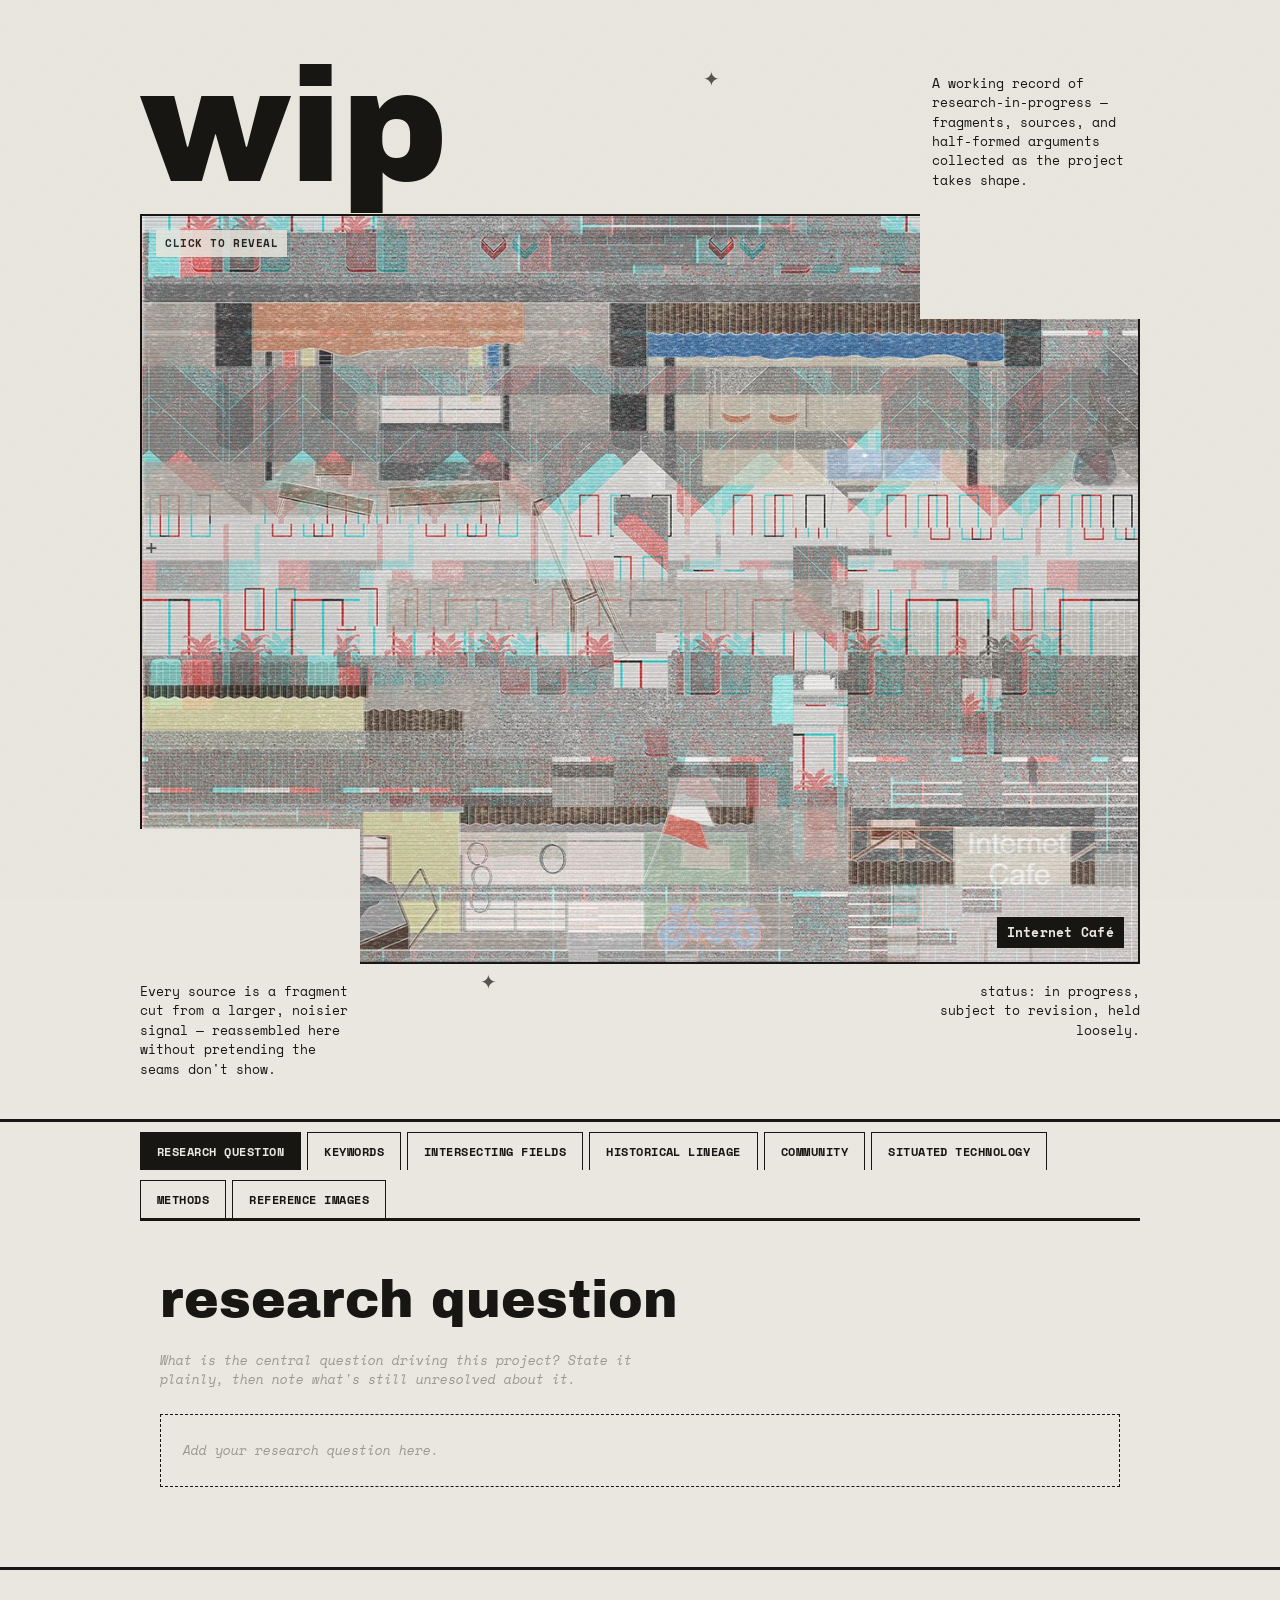
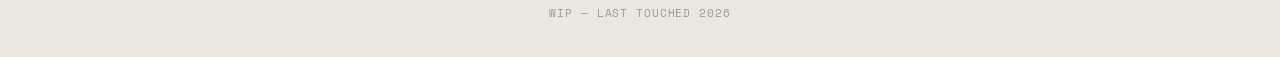
==== index.html @ c359c250 "update" ====
<!DOCTYPE html>
<html lang="en">
<head>
  <meta charset="UTF-8">
  <meta name="viewport" content="width=device-width, initial-scale=1.0">
  <title>wip</title>
  <link rel="preconnect" href="https://fonts.googleapis.com">
  <link rel="preconnect" href="https://fonts.gstatic.com" crossorigin>
  <link href="https://fonts.googleapis.com/css2?family=Archivo+Black&family=Space+Mono:ital,wght@0,400;0,700;1,400&display=swap" rel="stylesheet">
  <link rel="stylesheet" href="style.css">
</head>
<body>

  <div class="noise-overlay" aria-hidden="true"></div>

  <header class="wip-hero">
    <div class="hero-grid">

      <h1 class="wip-title">wip</h1>

      <p class="hero-note hero-note--top">
        A working record of research-in-progress — fragments, sources, and
        half-formed arguments collected as the project takes shape.
      </p>

      <div class="glitch-image" id="glitch-toggle" role="button" tabindex="0" aria-pressed="false" aria-label="Toggle between glitched and clean image">
        <img class="glitch-layer glitch-layer--clean" src="assets/glitch-result.jpg" alt="Clean architectural illustration of a village street with an Internet Cafe sign">
        <img class="glitch-layer glitch-layer--glitch" src="assets/glitch.jpg" alt="RGB-glitched version of the same village street illustration">
        <span class="glitch-scanlines" aria-hidden="true"></span>
        <span class="glitch-tag">Internet Café</span>
        <span class="glitch-hint">click to reveal</span>
      </div>

      <p class="hero-note hero-note--left">
        Every source is a fragment cut from a larger, noisier signal —
        reassembled here without pretending the seams don't show.
      </p>

      <p class="hero-note hero-note--right">
        status: in progress, subject to revision, held loosely.
      </p>

      <span class="spark spark--1">✦</span>
      <span class="spark spark--2">✦</span>
      <span class="spark spark--3">+</span>
    </div>
  </header>

  <nav class="tabs" role="tablist" aria-label="Research sections">
    <button class="tab-btn active" role="tab" aria-selected="true" data-target="research-question">Research Question</button>
    <button class="tab-btn" role="tab" aria-selected="false" data-target="keywords">Keywords</button>
    <button class="tab-btn" role="tab" aria-selected="false" data-target="intersecting-fields">Intersecting Fields</button>
    <button class="tab-btn" role="tab" aria-selected="false" data-target="historical-lineage">Historical Lineage</button>
    <button class="tab-btn" role="tab" aria-selected="false" data-target="community">Community</button>
    <button class="tab-btn" role="tab" aria-selected="false" data-target="situated-technology">Situated Technology</button>
    <button class="tab-btn" role="tab" aria-selected="false" data-target="methods">Methods</button>
    <button class="tab-btn" role="tab" aria-selected="false" data-target="reference-images">Reference Images</button>
  </nav>

  <main class="tab-panels">

    <section id="research-question" class="tab-panel active" role="tabpanel">
      <h2 class="panel-heading">Research Question</h2>
      <p class="panel-hint">What is the central question driving this project? State it plainly, then note what's still unresolved about it.</p>
      <div class="placeholder-box">Add your research question here.</div>
    </section>

    <section id="keywords" class="tab-panel" role="tabpanel">
      <h2 class="panel-heading">Keywords</h2>
      <p class="panel-hint">The recurring terms and concepts anchoring this research — list them as tags.</p>
      <div class="tag-row">
        <span class="tag-chip">keyword</span>
        <span class="tag-chip">keyword</span>
        <span class="tag-chip">keyword</span>
        <span class="tag-chip">keyword</span>
      </div>
    </section>

    <section id="intersecting-fields" class="tab-panel" role="tabpanel">
      <h2 class="panel-heading">Intersecting Fields</h2>
      <p class="panel-hint">Which disciplines or domains does this work sit between or draw from?</p>
      <div class="placeholder-box">List intersecting fields and how each one informs the project.</div>
    </section>

    <section id="historical-lineage" class="tab-panel" role="tabpanel">
      <h2 class="panel-heading">Historical Lineage</h2>
      <p class="panel-hint">Trace the precedents — the projects, technologies, or ideas this work descends from.</p>
      <div class="placeholder-box">Map the historical lineage here, earliest to most recent.</div>
    </section>

    <section id="community" class="tab-panel" role="tabpanel">
      <h2 class="panel-heading">Community</h2>
      <p class="panel-hint">Who is this for, who is affected, and who has a stake in how it turns out?</p>
      <div class="placeholder-box">Describe the community(ies) engaged by or implicated in this work.</div>
    </section>

    <section id="situated-technology" class="tab-panel" role="tabpanel">
      <h2 class="panel-heading">Situated Technology</h2>
      <p class="panel-hint">How is the technology shaped by — and how does it shape — its specific context of use?</p>
      <div class="placeholder-box">Describe the technology's situated context here.</div>
    </section>

    <section id="methods" class="tab-panel" role="tabpanel">
      <h2 class="panel-heading">Methods</h2>
      <p class="panel-hint">The approach: how information was gathered, tested, or made.</p>
      <div class="placeholder-box">Outline the methods used or planned.</div>
    </section>

    <section id="reference-images" class="tab-panel" role="tabpanel">
      <h2 class="panel-heading">Reference Images</h2>
      <p class="panel-hint">Visual precedents, mood, and source material.</p>
      <div class="ref-grid">
        <div class="ref-slot ref-slot--filled"><img src="assets/glitch-result.jpg" alt="Clean village street illustration"></div>
        <div class="ref-slot ref-slot--filled"><img src="assets/glitch.jpg" alt="RGB-glitched version of the village street illustration"></div>
        <div class="ref-slot">image</div>
        <div class="ref-slot">image</div>
      </div>
    </section>

  </main>

  <footer class="wip-footer">
    <p>wip — last touched 2026</p>
  </footer>

  <script src="script.js"></script>
</body>
</html>
---- style.css ----
@import url('https://fonts.googleapis.com/css2?family=Archivo+Black&family=Space+Mono:ital,wght@0,400;0,700;1,400&display=swap');

:root {
  --paper: #e9e7df;
  --ink: #171613;
  --grey: #9a988e;
  --coral: #e8735c;
  --teal: #5fb8c9;
  --line: rgba(23, 22, 19, 0.16);
}

* {
  box-sizing: border-box;
}

body {
  margin: 0;
  padding: 0;
  background-color: var(--paper);
  color: var(--ink);
  font-family: 'Space Mono', monospace;
  line-height: 1.5;
  position: relative;
}

/* ---------- grain overlay ---------- */

.noise-overlay {
  position: fixed;
  inset: 0;
  pointer-events: none;
  z-index: 50;
  opacity: 0.05;
  mix-blend-mode: multiply;
  background-image: url("data:image/svg+xml,%3Csvg xmlns='http://www.w3.org/2000/svg' width='120' height='120'%3E%3Cfilter id='n'%3E%3CfeTurbulence type='fractalNoise' baseFrequency='0.9' numOctaves='2' stitchTiles='stitch'/%3E%3C/filter%3E%3Crect width='100%25' height='100%25' filter='url(%23n)'/%3E%3C/svg%3E");
}

/* ---------- hero / collage ---------- */

.wip-hero {
  padding: 60px 20px 40px;
  border-bottom: 3px solid var(--ink);
}

.hero-grid {
  max-width: 1000px;
  margin: 0 auto;
  position: relative;
  display: grid;
  grid-template-columns: 1.2fr 1fr;
  grid-template-areas:
    "title  note-top"
    "image  image"
    "note-left note-right";
  gap: 18px 30px;
}

.wip-title {
  grid-area: title;
  font-family: 'Archivo Black', sans-serif;
  font-weight: 400;
  text-transform: lowercase;
  font-size: clamp(70px, 16vw, 160px);
  line-height: 0.85;
  margin: 0;
  letter-spacing: -0.01em;
  color: var(--ink);
}

.hero-note {
  font-family: 'Space Mono', monospace;
  font-size: 12.5px;
  line-height: 1.55;
  margin: 0;
  max-width: 26ch;
}

.hero-note--top {
  grid-area: note-top;
  align-self: end;
  justify-self: end;
  text-align: left;
  padding-bottom: 6px;
}

.hero-note--left {
  grid-area: note-left;
  align-self: start;
}

.hero-note--right {
  grid-area: note-right;
  justify-self: end;
  text-align: right;
  align-self: start;
}

.glitch-image {
  grid-area: image;
  position: relative;
  overflow: hidden;
  border: 2px solid var(--ink);
  clip-path: polygon(
    0 0, 78% 0, 78% 14%, 100% 14%, 100% 100%,
    22% 100%, 22% 82%, 0 82%
  );
  aspect-ratio: 4 / 3;
  background: #c9c7bf;
  cursor: pointer;
}

.glitch-layer {
  position: absolute;
  inset: 0;
  width: 100%;
  height: 100%;
  object-fit: cover;
  display: block;
}

.glitch-layer--glitch {
  opacity: 1;
  transition: opacity 0.5s ease;
}

.glitch-image.is-revealed .glitch-layer--glitch {
  opacity: 0;
}

.glitch-image:hover .glitch-layer--glitch {
  opacity: 0;
}

.glitch-scanlines {
  position: absolute;
  inset: 0;
  background: repeating-linear-gradient(
    0deg,
    rgba(23, 22, 19, 0.08) 0px,
    rgba(23, 22, 19, 0.08) 1px,
    transparent 1px,
    transparent 4px
  );
  pointer-events: none;
}

.glitch-tag {
  position: absolute;
  right: 14px;
  bottom: 14px;
  font-family: 'Space Mono', monospace;
  font-weight: 700;
  font-size: 13px;
  letter-spacing: 0.02em;
  color: var(--paper);
  background: var(--ink);
  padding: 6px 10px;
  z-index: 2;
}

.glitch-hint {
  position: absolute;
  left: 14px;
  top: 14px;
  font-family: 'Space Mono', monospace;
  font-weight: 700;
  font-size: 11px;
  text-transform: uppercase;
  letter-spacing: 0.05em;
  color: var(--ink);
  background: var(--paper);
  padding: 5px 9px;
  z-index: 2;
  opacity: 0.85;
}

.spark {
  position: absolute;
  font-size: 20px;
  color: var(--ink);
  opacity: 0.7;
}

.spark--1 { top: 4px; right: 42%; }
.spark--2 { bottom: 8%; left: 34%; }
.spark--3 { top: 46%; left: 4px; font-size: 24px; }

/* ---------- tabs ---------- */

.tabs {
  max-width: 1000px;
  margin: 0 auto;
  display: flex;
  flex-wrap: wrap;
  gap: 0;
  border-bottom: 3px solid var(--ink);
}

.tab-btn {
  font-family: 'Space Mono', monospace;
  font-weight: 700;
  font-size: 12px;
  text-transform: uppercase;
  letter-spacing: 0.04em;
  background: var(--paper);
  color: var(--ink);
  border: 1px solid var(--ink);
  border-bottom: none;
  margin: 10px 6px 0 0;
  padding: 10px 16px;
  cursor: pointer;
  transition: background-color 0.15s ease, color 0.15s ease;
}

.tab-btn:hover {
  background: #d8d5c9;
}

.tab-btn.active {
  background: var(--ink);
  color: var(--paper);
}

/* ---------- panels ---------- */

.tab-panels {
  max-width: 1000px;
  margin: 0 auto;
  padding: 40px 20px 80px;
  min-height: 320px;
}

.tab-panel {
  display: none;
}

.tab-panel.active {
  display: block;
  animation: flicker-in 0.2s ease;
}

@keyframes flicker-in {
  0% { opacity: 0; transform: translateY(4px); }
  100% { opacity: 1; transform: translateY(0); }
}

.panel-heading {
  font-family: 'Archivo Black', sans-serif;
  font-weight: 400;
  text-transform: lowercase;
  font-size: clamp(32px, 6vw, 52px);
  margin: 0 0 12px;
  color: var(--ink);
}

.panel-hint {
  font-size: 13px;
  color: var(--grey);
  font-style: italic;
  margin: 0 0 24px;
  max-width: 60ch;
}

.placeholder-box {
  border: 1px dashed var(--ink);
  padding: 26px 22px;
  font-size: 13px;
  color: var(--grey);
  font-style: italic;
}

.tag-row {
  display: flex;
  flex-wrap: wrap;
  gap: 10px;
}

.tag-chip {
  border: 1px solid var(--ink);
  padding: 6px 14px;
  font-size: 12px;
  text-transform: uppercase;
  letter-spacing: 0.03em;
}

.ref-grid {
  display: grid;
  grid-template-columns: repeat(auto-fit, minmax(200px, 1fr));
  gap: 14px;
}

.ref-slot {
  aspect-ratio: 4 / 3;
  border: 1px dashed var(--ink);
  display: flex;
  align-items: center;
  justify-content: center;
  font-size: 12px;
  color: var(--grey);
  text-transform: uppercase;
  letter-spacing: 0.05em;
  overflow: hidden;
}

.ref-slot--filled {
  border-style: solid;
}

.ref-slot img {
  width: 100%;
  height: 100%;
  object-fit: cover;
  display: block;
}

/* ---------- footer ---------- */

.wip-footer {
  border-top: 3px solid var(--ink);
  padding: 24px 20px;
  text-align: center;
  font-size: 11px;
  text-transform: uppercase;
  letter-spacing: 0.08em;
  color: var(--grey);
}

@media (max-width: 720px) {
  .hero-grid {
    grid-template-columns: 1fr;
    grid-template-areas:
      "title"
      "note-top"
      "image"
      "note-left"
      "note-right";
  }

  .hero-note--top,
  .hero-note--right {
    justify-self: start;
    text-align: left;
  }
}
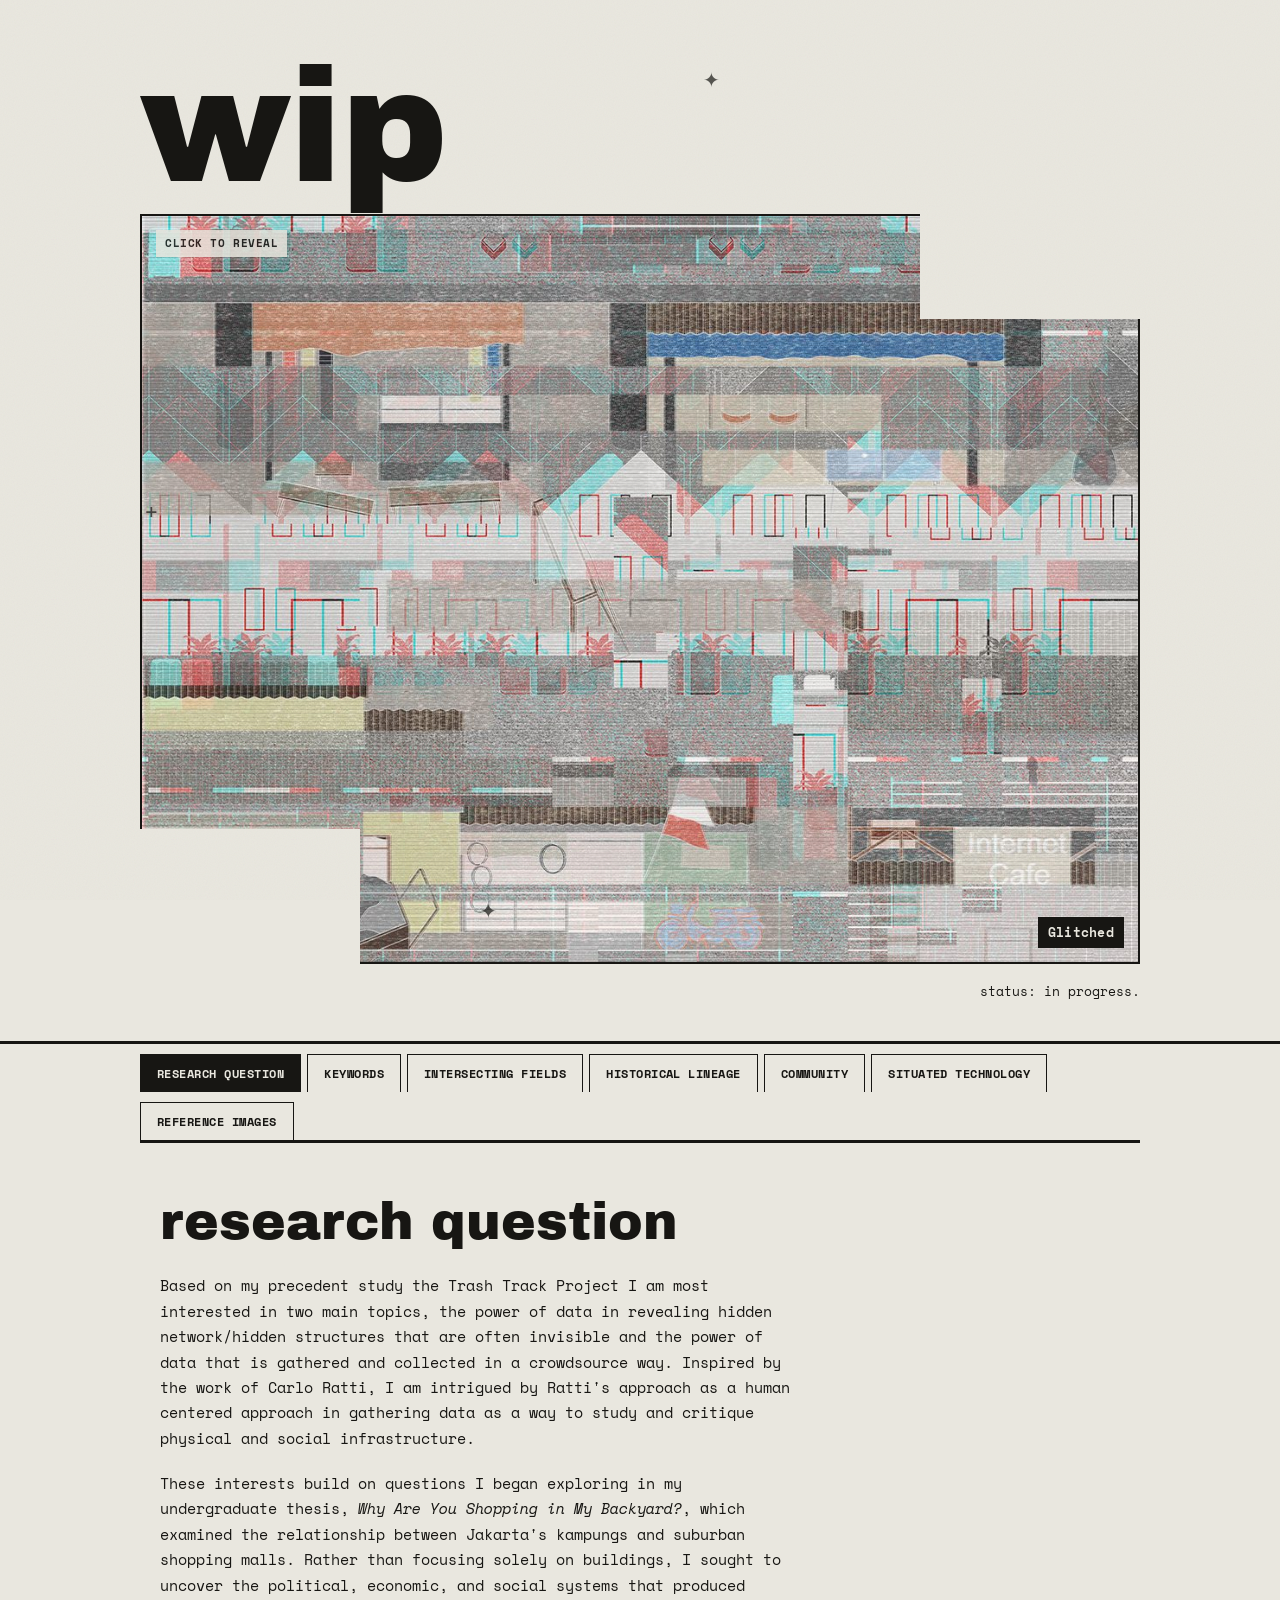
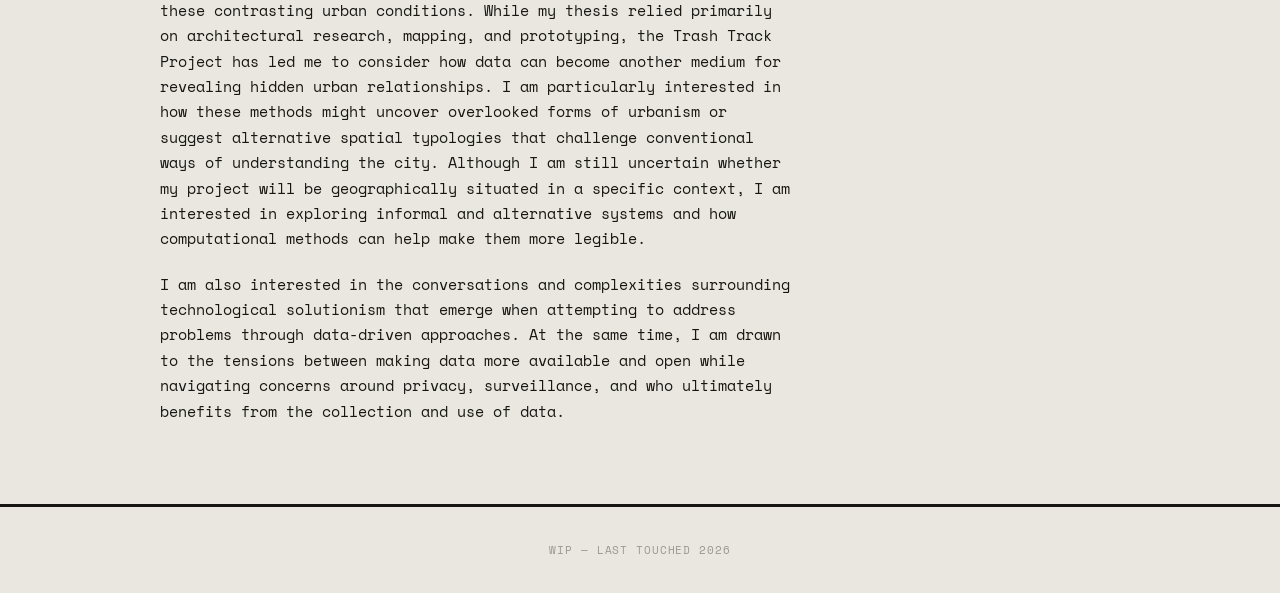
==== commit 8a4c9b6a: "update" ====
--- a/index.html
+++ b/index.html
@@ -18,27 +18,20 @@
 
       <h1 class="wip-title">wip</h1>
 
-      <p class="hero-note hero-note--top">
-        A working record of research-in-progress — fragments, sources, and
-        half-formed arguments collected as the project takes shape.
-      </p>
+    
 
       <div class="glitch-image" id="glitch-toggle" role="button" tabindex="0" aria-pressed="false" aria-label="Toggle between glitched and clean image">
         <img class="glitch-layer glitch-layer--clean" src="assets/glitch-result.jpg" alt="Clean architectural illustration of a village street with an Internet Cafe sign">
         <img class="glitch-layer glitch-layer--glitch" src="assets/glitch.jpg" alt="RGB-glitched version of the same village street illustration">
         <span class="glitch-scanlines" aria-hidden="true"></span>
-        <span class="glitch-tag">Internet Café</span>
+        <span class="glitch-tag">Glitched</span>
         <span class="glitch-hint">click to reveal</span>
       </div>
 
-      <p class="hero-note hero-note--left">
-        Every source is a fragment cut from a larger, noisier signal —
-        reassembled here without pretending the seams don't show.
-      </p>
+      
 
       <p class="hero-note hero-note--right">
-        status: in progress, subject to revision, held loosely.
-      </p>
+        status: in progress. 
 
       <span class="spark spark--1">✦</span>
       <span class="spark spark--2">✦</span>
@@ -53,7 +46,6 @@
     <button class="tab-btn" role="tab" aria-selected="false" data-target="historical-lineage">Historical Lineage</button>
     <button class="tab-btn" role="tab" aria-selected="false" data-target="community">Community</button>
     <button class="tab-btn" role="tab" aria-selected="false" data-target="situated-technology">Situated Technology</button>
-    <button class="tab-btn" role="tab" aria-selected="false" data-target="methods">Methods</button>
     <button class="tab-btn" role="tab" aria-selected="false" data-target="reference-images">Reference Images</button>
   </nav>
 
@@ -61,58 +53,82 @@
 
     <section id="research-question" class="tab-panel active" role="tabpanel">
       <h2 class="panel-heading">Research Question</h2>
-      <p class="panel-hint">What is the central question driving this project? State it plainly, then note what's still unresolved about it.</p>
-      <div class="placeholder-box">Add your research question here.</div>
+      <p class="panel-copy">Based on my precedent study the Trash Track Project I am most interested in two main topics, the power of data in revealing hidden network/hidden structures that are often invisible and the power of data that is gathered and collected in a crowdsource way. Inspired by the work of Carlo Ratti, I am intrigued by Ratti's approach as a human centered approach in gathering data as a way to study and critique physical and social infrastructure.</p>
+      <p class="panel-copy">These interests build on questions I began exploring in my undergraduate thesis, <em>Why Are You Shopping in My Backyard?</em>, which examined the relationship between Jakarta's kampungs and suburban shopping malls. Rather than focusing solely on buildings, I sought to uncover the political, economic, and social systems that produced these contrasting urban conditions. While my thesis relied primarily on architectural research, mapping, and prototyping, the Trash Track Project has led me to consider how data can become another medium for revealing hidden urban relationships. I am particularly interested in how these methods might uncover overlooked forms of urbanism or suggest alternative spatial typologies that challenge conventional ways of understanding the city. Although I am still uncertain whether my project will be geographically situated in a specific context, I am interested in exploring informal and alternative systems and how computational methods can help make them more legible.</p>
+      <p class="panel-copy">I am also interested in the conversations and complexities surrounding technological solutionism that emerge when attempting to address problems through data-driven approaches. At the same time, I am drawn to the tensions between making data more available and open while navigating concerns around privacy, surveillance, and who ultimately benefits from the collection and use of data.</p>
     </section>
 
     <section id="keywords" class="tab-panel" role="tabpanel">
       <h2 class="panel-heading">Keywords</h2>
-      <p class="panel-hint">The recurring terms and concepts anchoring this research — list them as tags.</p>
       <div class="tag-row">
-        <span class="tag-chip">keyword</span>
-        <span class="tag-chip">keyword</span>
-        <span class="tag-chip">keyword</span>
-        <span class="tag-chip">keyword</span>
+        <span class="tag-chip">Hidden Infrastructure</span>
+        <span class="tag-chip">Alternative Prototype</span>
+        <span class="tag-chip">Untangling the Network</span>
+        <span class="tag-chip">Human-Centric Urbanism</span>
+        <span class="tag-chip">Crowdsourcing</span>
       </div>
     </section>
 
     <section id="intersecting-fields" class="tab-panel" role="tabpanel">
       <h2 class="panel-heading">Intersecting Fields</h2>
-      <p class="panel-hint">Which disciplines or domains does this work sit between or draw from?</p>
-      <div class="placeholder-box">List intersecting fields and how each one informs the project.</div>
+      <p class="panel-copy">Yes. The project intersects urbanism, computation, architecture, mapping, and social research, using computational methods to investigate hidden infrastructures, informal urban systems, and the relationship between data, space, and society.</p>
     </section>
 
     <section id="historical-lineage" class="tab-panel" role="tabpanel">
       <h2 class="panel-heading">Historical Lineage</h2>
-      <p class="panel-hint">Trace the precedents — the projects, technologies, or ideas this work descends from.</p>
-      <div class="placeholder-box">Map the historical lineage here, earliest to most recent.</div>
+      <p class="panel-lead">Trash Track Project</p>
+      <ul class="panel-list">
+        <li>Glitching as a tool to reveal</li>
+        <li>Continuing trajectory of my thesis
+          <ul class="panel-list panel-list--nested">
+            <li>Examining the stark contrasts between Jakarta's informal neighborhoods and gated communities.</li>
+            <li>The thesis investigated the historical and contextual forces that shaped these transformations and the resulting physical conditions.</li>
+            <li>Explored ideas of foreign, imported, and local influences through the lens of architecture, aesthetics, and cultural identity.</li>
+            <li>Examined the effects of globalization and prolonged colonial histories on urban development and spatial practices.</li>
+            <li>This analytical approach can be extended toward understanding how data and computation can reveal other invisible systems, networks, and overlooked practices.</li>
+          </ul>
+        </li>
+        <li>Still gauging, still understanding, WIP.</li>
+      </ul>
     </section>
 
     <section id="community" class="tab-panel" role="tabpanel">
       <h2 class="panel-heading">Community</h2>
-      <p class="panel-hint">Who is this for, who is affected, and who has a stake in how it turns out?</p>
-      <div class="placeholder-box">Describe the community(ies) engaged by or implicated in this work.</div>
+      <p class="panel-lead">Some Important Projects and Readings</p>
+      <ul class="panel-list">
+        <li>Trash Track Project by MIT Senseable Lab</li>
+        <li>Half Earth Socialism
+          <ul class="panel-list panel-list--nested"><li>Imagining an alternative system</li></ul>
+        </li>
+        <li>All Data Are Local — Yanni Loukissas
+          <ul class="panel-list panel-list--nested"><li>Situated data, nuanced, contextual</li></ul>
+        </li>
+        <li>Data Feminism
+          <ul class="panel-list panel-list--nested"><li>Who is data made by, who is it for?</li></ul>
+        </li>
+        <li>Radical Friends
+          <ul class="panel-list panel-list--nested"><li>Proposal of a collective and collaborative infrastructure</li></ul>
+        </li>
+        <li>QueerOS
+          <ul class="panel-list panel-list--nested"><li>Degrowth as an alternative system</li></ul>
+        </li>
+        <li>Slow Technology Readers</li>
+        <li>Forensic Architecture</li>
+      </ul>
     </section>
 
     <section id="situated-technology" class="tab-panel" role="tabpanel">
       <h2 class="panel-heading">Situated Technology</h2>
-      <p class="panel-hint">How is the technology shaped by — and how does it shape — its specific context of use?</p>
-      <div class="placeholder-box">Describe the technology's situated context here.</div>
-    </section>
-
-    <section id="methods" class="tab-panel" role="tabpanel">
-      <h2 class="panel-heading">Methods</h2>
-      <p class="panel-hint">The approach: how information was gathered, tested, or made.</p>
-      <div class="placeholder-box">Outline the methods used or planned.</div>
+      <p class="panel-copy">Inspired by the works of Forensic Architecture, Data Against Femicide, and projects such as the Library of Missing Datasets, my project is interested in exploring the power of data as a tool for revealing hidden conditions and creating greater accessibility. I am interested in asking how data and computation can become instruments of empowerment when they are made accessible to broader communities. As designers and practitioners who are becoming increasingly fluent in computational methods, how can we responsibly engage with data, and how can we ensure that these tools are used with ethical and socially conscious intentions?</p>
+      <p class="panel-copy">Also inspired by one of our first readings, I am interested in questioning whether expanding datasets, particularly by including information from communities that have historically been marginalized or overlooked, can help open new conversations and create more inclusive outcomes. Could more representative data allow our products, projects, and urban proposals to become more accessible and less biased?</p>
     </section>
 
     <section id="reference-images" class="tab-panel" role="tabpanel">
       <h2 class="panel-heading">Reference Images</h2>
-      <p class="panel-hint">Visual precedents, mood, and source material.</p>
       <div class="ref-grid">
         <div class="ref-slot ref-slot--filled"><img src="assets/glitch-result.jpg" alt="Clean village street illustration"></div>
         <div class="ref-slot ref-slot--filled"><img src="assets/glitch.jpg" alt="RGB-glitched version of the village street illustration"></div>
-        <div class="ref-slot">image</div>
+        <div class="ref-slot ref-slot--filled ref-slot--contain"><img src="assets/final-drawing.jpg" alt="Final thesis site drawing of a mixed kampung and mall complex"></div>
         <div class="ref-slot">image</div>
       </div>
     </section>
--- a/style.css
+++ b/style.css
@@ -269,6 +269,64 @@
   font-style: italic;
 }
 
+.panel-copy {
+  font-size: 14.5px;
+  line-height: 1.75;
+  color: var(--ink);
+  max-width: 70ch;
+  margin: 0 0 20px;
+}
+
+.panel-copy:last-child {
+  margin-bottom: 0;
+}
+
+.panel-lead {
+  font-weight: 700;
+  font-size: 15px;
+  color: var(--ink);
+  margin: 0 0 12px;
+}
+
+.panel-list {
+  list-style: none;
+  margin: 0 0 20px;
+  padding: 0;
+  font-size: 14.5px;
+  line-height: 1.75;
+  color: var(--ink);
+  max-width: 70ch;
+}
+
+.panel-list li {
+  position: relative;
+  padding-left: 18px;
+  margin-bottom: 8px;
+}
+
+.panel-list li::before {
+  content: "–";
+  position: absolute;
+  left: 0;
+  color: var(--coral);
+  font-weight: 700;
+}
+
+.panel-list--nested {
+  margin: 8px 0 0;
+  max-width: none;
+}
+
+.panel-list--nested li {
+  font-size: 13.5px;
+  color: var(--grey);
+}
+
+.panel-list--nested li::before {
+  content: "·";
+  color: var(--teal);
+}
+
 .tag-row {
   display: flex;
   flex-wrap: wrap;
@@ -313,6 +371,18 @@
   display: block;
 }
 
+.ref-slot.ref-slot--contain {
+  aspect-ratio: 1 / 1;
+  background: var(--paper);
+}
+
+.ref-slot--contain img {
+  width: 100%;
+  height: 100%;
+  object-fit: contain;
+  margin: auto;
+}
+
 /* ---------- footer ---------- */
 
 .wip-footer {
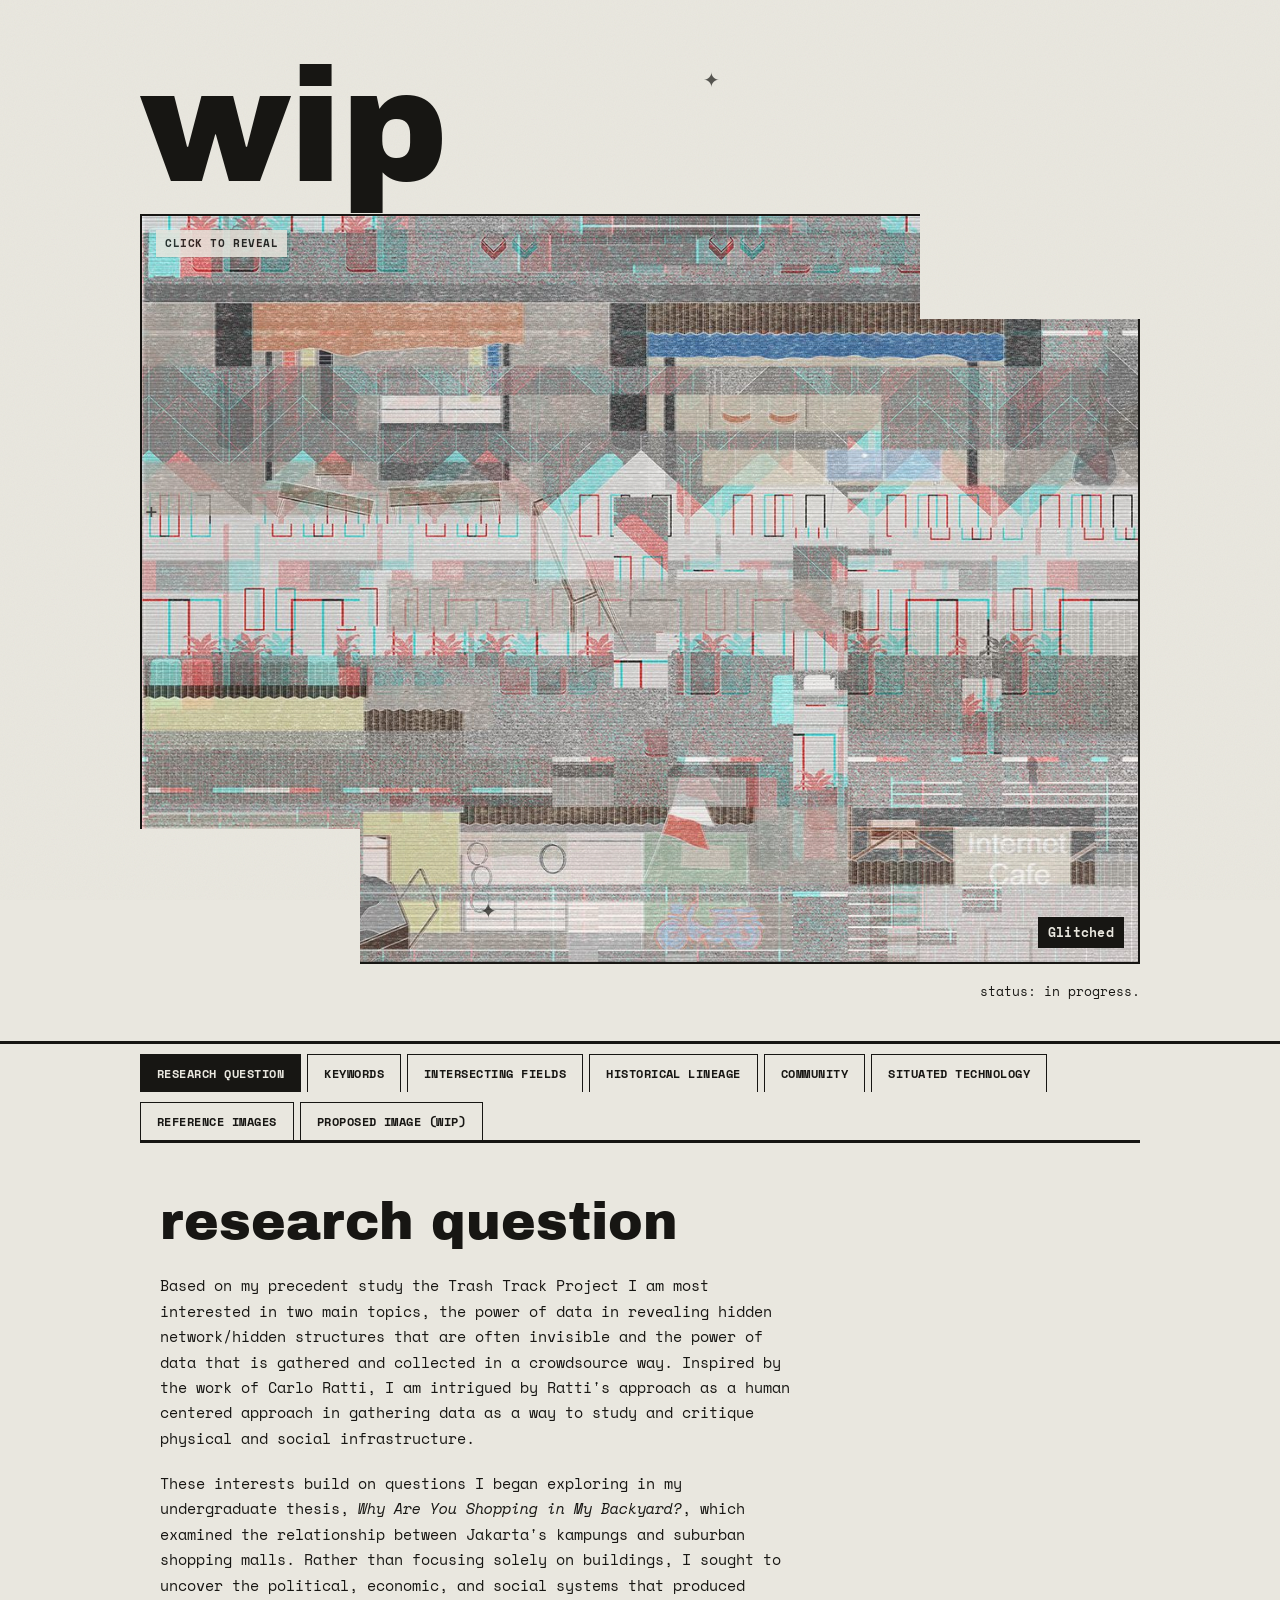
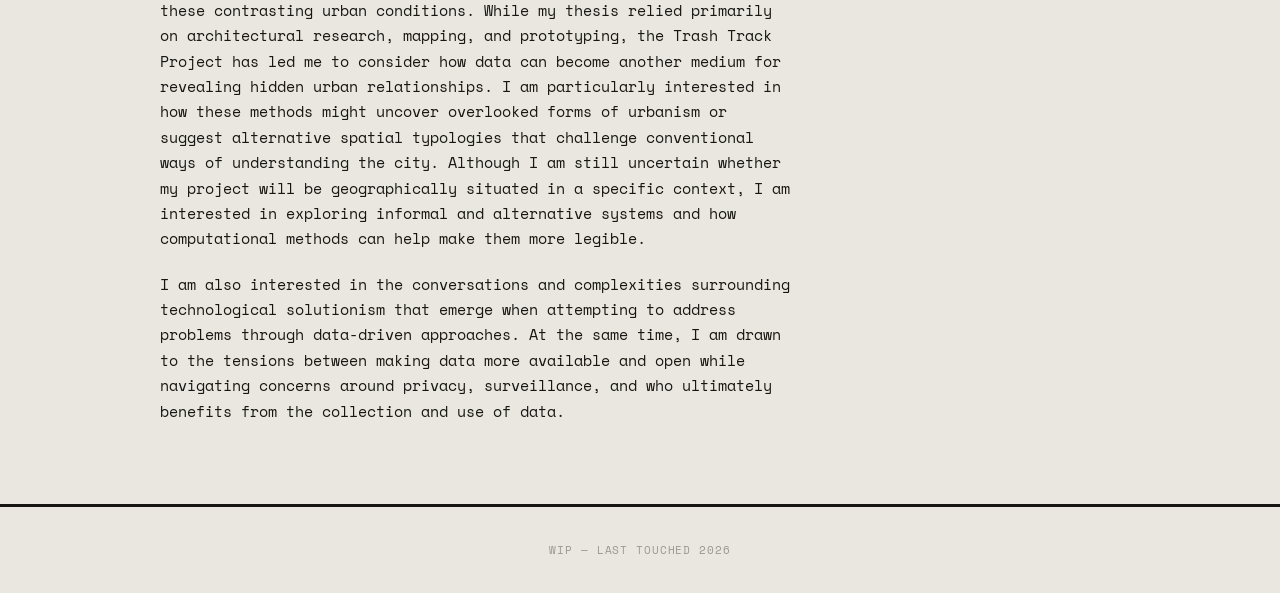
==== commit 579d8638: "launch" ====
--- a/index.html
+++ b/index.html
@@ -47,6 +47,7 @@
     <button class="tab-btn" role="tab" aria-selected="false" data-target="community">Community</button>
     <button class="tab-btn" role="tab" aria-selected="false" data-target="situated-technology">Situated Technology</button>
     <button class="tab-btn" role="tab" aria-selected="false" data-target="reference-images">Reference Images</button>
+    <button class="tab-btn" role="tab" aria-selected="false" data-target="proposed-image">Proposed Image (WIP)</button>
   </nav>
 
   <main class="tab-panels">
@@ -88,7 +89,8 @@
             <li>This analytical approach can be extended toward understanding how data and computation can reveal other invisible systems, networks, and overlooked practices.</li>
           </ul>
         </li>
-        <li>Still gauging, still understanding, WIP.</li>
+        <li>Still gau
+          ng, still understanding, WIP.</li>
       </ul>
     </section>
 
@@ -129,7 +131,18 @@
         <div class="ref-slot ref-slot--filled"><img src="assets/glitch-result.jpg" alt="Clean village street illustration"></div>
         <div class="ref-slot ref-slot--filled"><img src="assets/glitch.jpg" alt="RGB-glitched version of the village street illustration"></div>
         <div class="ref-slot ref-slot--filled ref-slot--contain"><img src="assets/final-drawing.jpg" alt="Final thesis site drawing of a mixed kampung and mall complex"></div>
-        <div class="ref-slot">image</div>
+        <div class="ref-slot ref-slot--filled"><img src="assets/ref-dissolving-tower.jpg" alt="Photomontage of a housing tower fragmenting and dissolving into the sky"></div>
+        <div class="ref-slot ref-slot--filled"><img src="assets/ref-mirror-installation.jpg" alt="Mirrored cube installation fragmenting a city square into a grid of reflections"></div>
+        <div class="ref-slot ref-slot--filled"><img src="assets/ref-glitch-roots.jpg" alt="Glitched illustration of a tree with an exposed, sprawling root network"></div>
+        <div class="ref-slot ref-slot--filled"><img src="assets/ref-barcode-facade.jpg" alt="Building facade rendered as vertical color bars like a barcode"></div>
+      </div>
+    </section>
+
+    <section id="proposed-image" class="tab-panel" role="tabpanel">
+      <h2 class="panel-heading">Proposed Image (WIP)</h2>
+      <p class="panel-hint">status: in progress — glitched aerial composite, exported from Photoshop.</p>
+      <div class="proposed-image-frame">
+        <img src="assets/proposed-image-wip.jpg" alt="Glitched aerial composite of a park landscape overlaid with repeated purple hand-print shapes">
       </div>
     </section>
 
--- a/style.css
+++ b/style.css
@@ -383,6 +383,16 @@
   margin: auto;
 }
 
+.proposed-image-frame {
+  max-width: 420px;
+  border: 1px solid var(--ink);
+}
+
+.proposed-image-frame img {
+  width: 100%;
+  display: block;
+}
+
 /* ---------- footer ---------- */
 
 .wip-footer {
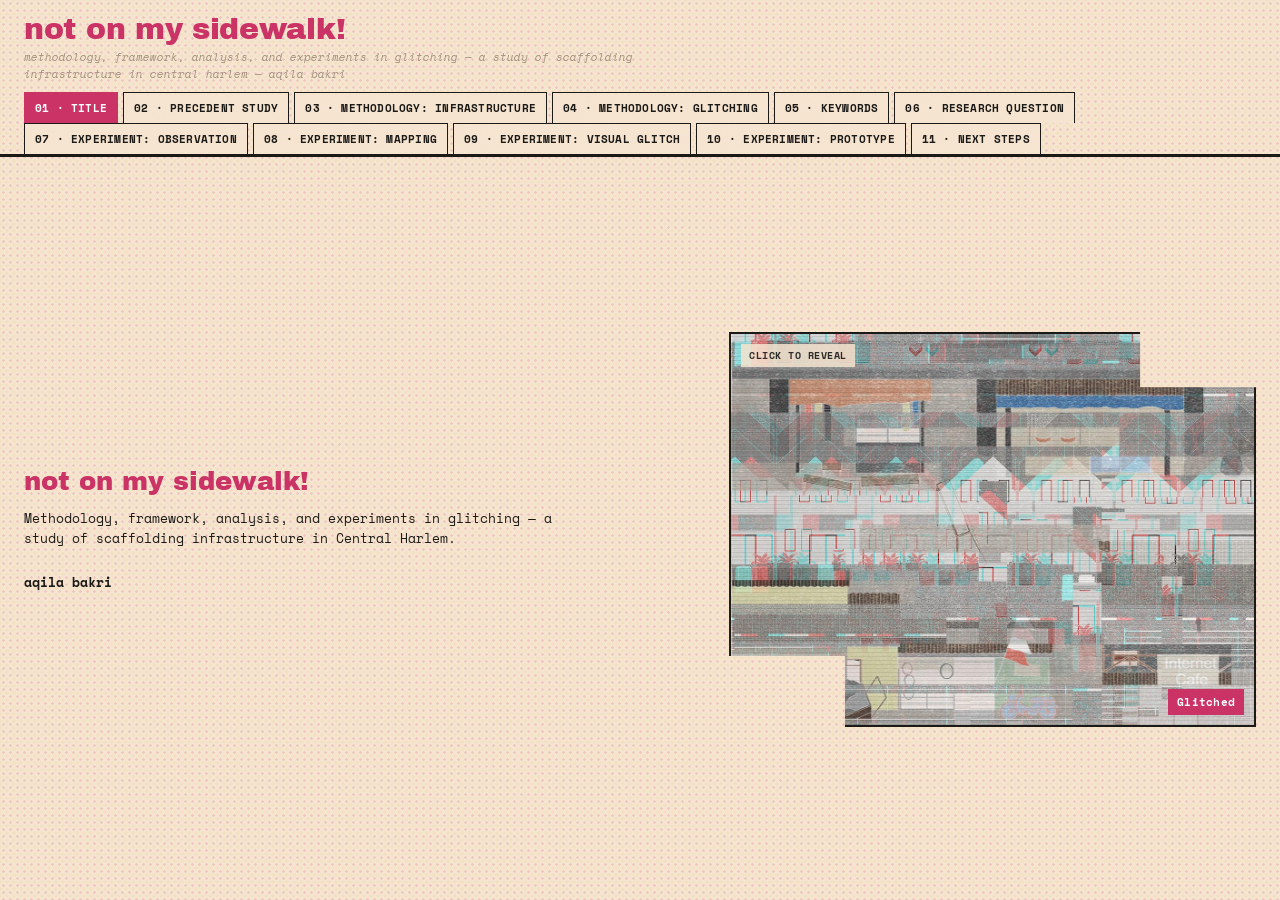
==== commit b040f0fd: "update" ====
--- a/index.html
+++ b/index.html
@@ -3,7 +3,7 @@
 <head>
   <meta charset="UTF-8">
   <meta name="viewport" content="width=device-width, initial-scale=1.0">
-  <title>wip</title>
+  <title>not on my sidewalk!</title>
   <link rel="preconnect" href="https://fonts.googleapis.com">
   <link rel="preconnect" href="https://fonts.gstatic.com" crossorigin>
   <link href="https://fonts.googleapis.com/css2?family=Archivo+Black&family=Space+Mono:ital,wght@0,400;0,700;1,400&display=swap" rel="stylesheet">
@@ -13,145 +13,186 @@
 
   <div class="noise-overlay" aria-hidden="true"></div>
 
-  <header class="wip-hero">
-    <div class="hero-grid">
-
-      <h1 class="wip-title">wip</h1>
-
-    
-
-      <div class="glitch-image" id="glitch-toggle" role="button" tabindex="0" aria-pressed="false" aria-label="Toggle between glitched and clean image">
-        <img class="glitch-layer glitch-layer--clean" src="assets/glitch-result.jpg" alt="Clean architectural illustration of a village street with an Internet Cafe sign">
-        <img class="glitch-layer glitch-layer--glitch" src="assets/glitch.jpg" alt="RGB-glitched version of the same village street illustration">
-        <span class="glitch-scanlines" aria-hidden="true"></span>
-        <span class="glitch-tag">Glitched</span>
-        <span class="glitch-hint">click to reveal</span>
+  <header class="deck-header">
+    <div class="deck-title-row">
+      <div>
+        <h1 class="deck-title">not on my sidewalk!</h1>
+        <p class="deck-subtitle">methodology, framework, analysis, and experiments in glitching — a study of scaffolding infrastructure in central harlem — aqila bakri</p>
       </div>
-
-      
-
-      <p class="hero-note hero-note--right">
-        status: in progress. 
-
-      <span class="spark spark--1">✦</span>
-      <span class="spark spark--2">✦</span>
-      <span class="spark spark--3">+</span>
     </div>
+    <nav class="tabs" role="tablist" aria-label="Presentation slides">
+      <button class="tab-btn active" role="tab" aria-selected="true" data-target="title">01 · Title</button>
+      <button class="tab-btn" role="tab" aria-selected="false" data-target="precedent">02 · Precedent Study</button>
+      <button class="tab-btn" role="tab" aria-selected="false" data-target="methodology-infrastructure">03 · Methodology: Infrastructure</button>
+      <button class="tab-btn" role="tab" aria-selected="false" data-target="methodology-glitching">04 · Methodology: Glitching</button>
+      <button class="tab-btn" role="tab" aria-selected="false" data-target="keywords">05 · Keywords</button>
+      <button class="tab-btn" role="tab" aria-selected="false" data-target="research-question">06 · Research Question</button>
+      <button class="tab-btn" role="tab" aria-selected="false" data-target="experiment-observation">07 · Experiment: Observation</button>
+      <button class="tab-btn" role="tab" aria-selected="false" data-target="experiment-mapping">08 · Experiment: Mapping</button>
+      <button class="tab-btn" role="tab" aria-selected="false" data-target="experiment-visual-glitch">09 · Experiment: Visual Glitch</button>
+      <button class="tab-btn" role="tab" aria-selected="false" data-target="experiment-prototype">10 · Experiment: Prototype</button>
+      <button class="tab-btn" role="tab" aria-selected="false" data-target="next-steps">11 · Next Steps</button>
+    </nav>
   </header>
-
-  <nav class="tabs" role="tablist" aria-label="Research sections">
-    <button class="tab-btn active" role="tab" aria-selected="true" data-target="research-question">Research Question</button>
-    <button class="tab-btn" role="tab" aria-selected="false" data-target="keywords">Keywords</button>
-    <button class="tab-btn" role="tab" aria-selected="false" data-target="intersecting-fields">Intersecting Fields</button>
-    <button class="tab-btn" role="tab" aria-selected="false" data-target="historical-lineage">Historical Lineage</button>
-    <button class="tab-btn" role="tab" aria-selected="false" data-target="community">Community</button>
-    <button class="tab-btn" role="tab" aria-selected="false" data-target="situated-technology">Situated Technology</button>
-    <button class="tab-btn" role="tab" aria-selected="false" data-target="reference-images">Reference Images</button>
-    <button class="tab-btn" role="tab" aria-selected="false" data-target="proposed-image">Proposed Image (WIP)</button>
-  </nav>
 
   <main class="tab-panels">
 
-    <section id="research-question" class="tab-panel active" role="tabpanel">
-      <h2 class="panel-heading">Research Question</h2>
-      <p class="panel-copy">Based on my precedent study the Trash Track Project I am most interested in two main topics, the power of data in revealing hidden network/hidden structures that are often invisible and the power of data that is gathered and collected in a crowdsource way. Inspired by the work of Carlo Ratti, I am intrigued by Ratti's approach as a human centered approach in gathering data as a way to study and critique physical and social infrastructure.</p>
-      <p class="panel-copy">These interests build on questions I began exploring in my undergraduate thesis, <em>Why Are You Shopping in My Backyard?</em>, which examined the relationship between Jakarta's kampungs and suburban shopping malls. Rather than focusing solely on buildings, I sought to uncover the political, economic, and social systems that produced these contrasting urban conditions. While my thesis relied primarily on architectural research, mapping, and prototyping, the Trash Track Project has led me to consider how data can become another medium for revealing hidden urban relationships. I am particularly interested in how these methods might uncover overlooked forms of urbanism or suggest alternative spatial typologies that challenge conventional ways of understanding the city. Although I am still uncertain whether my project will be geographically situated in a specific context, I am interested in exploring informal and alternative systems and how computational methods can help make them more legible.</p>
-      <p class="panel-copy">I am also interested in the conversations and complexities surrounding technological solutionism that emerge when attempting to address problems through data-driven approaches. At the same time, I am drawn to the tensions between making data more available and open while navigating concerns around privacy, surveillance, and who ultimately benefits from the collection and use of data.</p>
-    </section>
-
-    <section id="keywords" class="tab-panel" role="tabpanel">
-      <h2 class="panel-heading">Keywords</h2>
-      <div class="tag-row">
-        <span class="tag-chip">Hidden Infrastructure</span>
-        <span class="tag-chip">Alternative Prototype</span>
-        <span class="tag-chip">Untangling the Network</span>
-        <span class="tag-chip">Human-Centric Urbanism</span>
-        <span class="tag-chip">Crowdsourcing</span>
+    <!-- 01 — TITLE -->
+    <section id="title" class="tab-panel active" role="tabpanel">
+      <div class="split split--title">
+        <div class="split-text">
+          <h2 class="panel-heading">not on my sidewalk!</h2>
+          <p class="panel-copy">Methodology, framework, analysis, and experiments in glitching — a study of scaffolding infrastructure in Central Harlem.</p>
+          <p class="panel-lead">aqila bakri</p>
+        </div>
+        <div class="glitch-image glitch-image--small" id="glitch-toggle" role="button" tabindex="0" aria-pressed="false" aria-label="Toggle between glitched and clean image">
+          <img class="glitch-layer glitch-layer--clean" src="assets/glitch-result.jpg" alt="Clean architectural illustration of a village street with an Internet Cafe sign">
+          <img class="glitch-layer glitch-layer--glitch" src="assets/glitch.jpg" alt="RGB-glitched version of the same village street illustration">
+          <span class="glitch-scanlines" aria-hidden="true"></span>
+          <span class="glitch-tag">Glitched</span>
+          <span class="glitch-hint">click to reveal</span>
+        </div>
       </div>
     </section>
 
-    <section id="intersecting-fields" class="tab-panel" role="tabpanel">
-      <h2 class="panel-heading">Intersecting Fields</h2>
-      <p class="panel-copy">Yes. The project intersects urbanism, computation, architecture, mapping, and social research, using computational methods to investigate hidden infrastructures, informal urban systems, and the relationship between data, space, and society.</p>
-    </section>
-
-    <section id="historical-lineage" class="tab-panel" role="tabpanel">
-      <h2 class="panel-heading">Historical Lineage</h2>
-      <p class="panel-lead">Trash Track Project</p>
-      <ul class="panel-list">
-        <li>Glitching as a tool to reveal</li>
-        <li>Continuing trajectory of my thesis
-          <ul class="panel-list panel-list--nested">
-            <li>Examining the stark contrasts between Jakarta's informal neighborhoods and gated communities.</li>
-            <li>The thesis investigated the historical and contextual forces that shaped these transformations and the resulting physical conditions.</li>
-            <li>Explored ideas of foreign, imported, and local influences through the lens of architecture, aesthetics, and cultural identity.</li>
-            <li>Examined the effects of globalization and prolonged colonial histories on urban development and spatial practices.</li>
-            <li>This analytical approach can be extended toward understanding how data and computation can reveal other invisible systems, networks, and overlooked practices.</li>
-          </ul>
-        </li>
-        <li>Still gau
-          ng, still understanding, WIP.</li>
-      </ul>
-    </section>
-
-    <section id="community" class="tab-panel" role="tabpanel">
-      <h2 class="panel-heading">Community</h2>
-      <p class="panel-lead">Some Important Projects and Readings</p>
-      <ul class="panel-list">
-        <li>Trash Track Project by MIT Senseable Lab</li>
-        <li>Half Earth Socialism
-          <ul class="panel-list panel-list--nested"><li>Imagining an alternative system</li></ul>
-        </li>
-        <li>All Data Are Local — Yanni Loukissas
-          <ul class="panel-list panel-list--nested"><li>Situated data, nuanced, contextual</li></ul>
-        </li>
-        <li>Data Feminism
-          <ul class="panel-list panel-list--nested"><li>Who is data made by, who is it for?</li></ul>
-        </li>
-        <li>Radical Friends
-          <ul class="panel-list panel-list--nested"><li>Proposal of a collective and collaborative infrastructure</li></ul>
-        </li>
-        <li>QueerOS
-          <ul class="panel-list panel-list--nested"><li>Degrowth as an alternative system</li></ul>
-        </li>
-        <li>Slow Technology Readers</li>
-        <li>Forensic Architecture</li>
-      </ul>
-    </section>
-
-    <section id="situated-technology" class="tab-panel" role="tabpanel">
-      <h2 class="panel-heading">Situated Technology</h2>
-      <p class="panel-copy">Inspired by the works of Forensic Architecture, Data Against Femicide, and projects such as the Library of Missing Datasets, my project is interested in exploring the power of data as a tool for revealing hidden conditions and creating greater accessibility. I am interested in asking how data and computation can become instruments of empowerment when they are made accessible to broader communities. As designers and practitioners who are becoming increasingly fluent in computational methods, how can we responsibly engage with data, and how can we ensure that these tools are used with ethical and socially conscious intentions?</p>
-      <p class="panel-copy">Also inspired by one of our first readings, I am interested in questioning whether expanding datasets, particularly by including information from communities that have historically been marginalized or overlooked, can help open new conversations and create more inclusive outcomes. Could more representative data allow our products, projects, and urban proposals to become more accessible and less biased?</p>
-    </section>
-
-    <section id="reference-images" class="tab-panel" role="tabpanel">
-      <h2 class="panel-heading">Reference Images</h2>
-      <div class="ref-grid">
-        <div class="ref-slot ref-slot--filled"><img src="assets/glitch-result.jpg" alt="Clean village street illustration"></div>
-        <div class="ref-slot ref-slot--filled"><img src="assets/glitch.jpg" alt="RGB-glitched version of the village street illustration"></div>
-        <div class="ref-slot ref-slot--filled ref-slot--contain"><img src="assets/final-drawing.jpg" alt="Final thesis site drawing of a mixed kampung and mall complex"></div>
-        <div class="ref-slot ref-slot--filled"><img src="assets/ref-dissolving-tower.jpg" alt="Photomontage of a housing tower fragmenting and dissolving into the sky"></div>
-        <div class="ref-slot ref-slot--filled"><img src="assets/ref-mirror-installation.jpg" alt="Mirrored cube installation fragmenting a city square into a grid of reflections"></div>
-        <div class="ref-slot ref-slot--filled"><img src="assets/ref-glitch-roots.jpg" alt="Glitched illustration of a tree with an exposed, sprawling root network"></div>
-        <div class="ref-slot ref-slot--filled"><img src="assets/ref-barcode-facade.jpg" alt="Building facade rendered as vertical color bars like a barcode"></div>
+    <!-- 02 — PRECEDENT STUDY -->
+    <section id="precedent" class="tab-panel" role="tabpanel">
+      <h2 class="panel-heading">precedent study: trash track <span class="panel-heading-year">(2009)</span></h2>
+      <div class="split split--precedent">
+        <div class="split-text">
+          <p class="panel-copy panel-copy--tight">Researchers at the MIT Senseable Lab tracked the movement of trash in Seattle by attaching GSM cellular chips to waste items.</p>
+          <p class="panel-copy panel-copy--tight">Emphasis on human-centered as well as open and crowdsourced methodology by relying on volunteers as Seattle residents. The research aimed to visualize and better understand the infrastructure systems that often remain invisible.</p>
+        </div>
+        <div class="img-stack">
+          <div class="img-frame"><img src="assets/precedent-trashtrack-site.jpg" alt="Trash Track project website with an Italo Calvino quote about waste and a photo of piled street garbage"></div>
+          <div class="img-frame"><img src="assets/precedent-trashtrack-map.jpg" alt="Trash Track visualization map showing tagged waste routes across the United States"></div>
+        </div>
       </div>
     </section>
 
-    <section id="proposed-image" class="tab-panel" role="tabpanel">
-      <h2 class="panel-heading">Proposed Image (WIP)</h2>
-      <p class="panel-hint">status: in progress — glitched aerial composite, exported from Photoshop.</p>
-      <div class="proposed-image-frame">
-        <img src="assets/proposed-image-wip.jpg" alt="Glitched aerial composite of a park landscape overlaid with repeated purple hand-print shapes">
+    <!-- 03 — METHODOLOGY: INFRASTRUCTURE AS INFORMATION -->
+    <section id="methodology-infrastructure" class="tab-panel" role="tabpanel">
+      <h2 class="panel-heading">methodology: infrastructure as information</h2>
+      <div class="split split--pairs">
+        <div class="pair-col">
+          <div class="img-frame img-frame--cover-small img-frame--fit"><img src="assets/methodology-open-source-architecture.jpg" alt="Book cover: Open Source Architecture by Carlo Ratti with Matthew Claudel"></div>
+          <div class="pair-quotes">
+            <p class="quote-card">"Open-source architecture is presented as an innovation, but it is really just the vernacular with an Internet connection. Local design fueled by a global community."</p>
+            <p class="quote-card">"The history of human habitation is an untold epic of anonymous architecture: the nameless vernacular is a cultural expression of man's need, not only for shelter, but also for status, identity, and delight."</p>
+            <p class="quote-card">"Dismantle the boundaries imposed by commercial, authorial architecture, and prove the validity of informal design."</p>
+          </div>
+        </div>
+        <div class="pair-col">
+          <div class="img-frame img-frame--cover-small img-frame--fit"><img src="assets/methodology-waste-is-information.jpg" alt="Book cover: Waste Is Information by Dietmar Offenhuber"></div>
+          <div class="pair-quotes">
+            <p class="quote-card">"Information deficits — a lack of information can lead to a lack of accountability, which can obscure pollution sources and cloak questionable practices."</p>
+            <p class="quote-card">"The most profound technologies are those that disappear. They weave themselves into the fabric of everyday life until they are indistinguishable from it." <span class="quote-attr">— Weiser, 1991</span></p>
+            <p class="quote-card">"How do informal collectors read the urban environment, how do they find material, and which parameters inform their spatial decisions?"</p>
+            <p class="quote-card">"Urban planning literature concerned with infrastructure often still ignores the close entanglement of people and artifacts in urban services, conceptualizing the city exclusively as a product of abstract social, political, and economic forces."</p>
+          </div>
+        </div>
+      </div>
+    </section>
+
+    <!-- 04 — METHODOLOGY: GLITCHING / CRASH -->
+    <section id="methodology-glitching" class="tab-panel" role="tabpanel">
+      <h2 class="panel-heading">methodology: glitching / crash as a system of reveal</h2>
+      <div class="split split--trio">
+        <div class="trio-col">
+          <div class="img-frame img-frame--cover-small img-frame--fit"><img src="assets/methodology-glitch-feminism.jpg" alt="Book cover: Glitch Feminism by Legacy Russell"></div>
+          <p class="quote-card">"We inject our positive irregularities into these systems as errata, activating new architecture through these malfunctions."</p>
+        </div>
+        <div class="trio-col">
+          <div class="img-frame img-frame--cover-small img-frame--fit"><img src="assets/methodology-queeros.jpg" alt="Contents page for QueerOS: A User's Manual"></div>
+          <p class="quote-card">"QueerOS thereby embraces uncertainty. It welcomes crashes."</p>
+        </div>
+        <div class="trio-col">
+          <div class="img-frame img-frame--cover-small img-frame--fit"><img src="assets/methodology-half-earth-socialism.jpg" alt="Book cover: Half-Earth Socialism by Troy Vettese and Drew Pendergrass"></div>
+          <p class="quote-card">"Planning that combines decentralized control within a total plan."</p>
+        </div>
+      </div>
+    </section>
+
+    <!-- 05 — KEYWORDS -->
+    <section id="keywords" class="tab-panel" role="tabpanel">
+      <div class="statement-wrap">
+        <h2 class="panel-heading">keywords</h2>
+        <div class="tag-row tag-row--big">
+          <span class="tag-chip">crowd-sourcing</span>
+          <span class="tag-chip">glitching</span>
+          <span class="tag-chip">open-source urbanism</span>
+          <span class="tag-chip">alternative prototype</span>
+          <span class="tag-chip">infrastructure legibility</span>
+        </div>
+      </div>
+    </section>
+
+    <!-- 06 — RESEARCH QUESTION -->
+    <section id="research-question" class="tab-panel" role="tabpanel">
+      <div class="statement-wrap">
+        <h2 class="panel-heading">research question</h2>
+        <p class="statement-text">How can glitching serve as a methodology for revealing invisible infrastructures, making urban systems more legible, and fostering more participatory and open approaches to urbanism?</p>
+      </div>
+    </section>
+
+    <!-- 07 — EXPERIMENT: OBSERVATION -->
+    <section id="experiment-observation" class="tab-panel" role="tabpanel">
+      <h2 class="panel-heading">experiment — observation</h2>
+      <div class="stack stack--observation">
+        <div class="img-frame img-frame--wide img-frame--fit"><img src="assets/experiment-observation-collage.jpg" alt="Collage of six photos showing scaffolding sheds used as playgrounds, viewing screens, murals, and cafe seating"></div>
+        <p class="panel-copy panel-copy--tight">Scaffolding has evolved from a temporary structure into a semi-permanent piece of urban infrastructure. Because of inefficiencies in the system, it has begun to function as an unintended extension of public space.</p>
+      </div>
+    </section>
+
+    <!-- 08 — EXPERIMENT: MAPPING -->
+    <section id="experiment-mapping" class="tab-panel" role="tabpanel">
+      <h2 class="panel-heading">experiment — mapping</h2>
+      <div class="split split--mapping">
+        <p class="panel-copy panel-copy--tight">The mapping exercises revealed that Central Harlem is one of the community districts with both the highest average scaffolding age and one of the largest concentrations of scaffolding in the city.</p>
+        <div class="img-stack img-stack--row">
+          <div class="img-frame img-frame--fit"><img src="assets/experiment-mapping-age.jpg" alt="Choropleth map of New York City showing average sidewalk shed age by community district"></div>
+          <div class="img-frame img-frame--fit"><img src="assets/experiment-mapping-concentration.jpg" alt="Choropleth map of New York City showing sidewalk shed concentration by community district"></div>
+        </div>
+      </div>
+    </section>
+
+    <!-- 09 — EXPERIMENT: VISUAL GLITCH -->
+    <section id="experiment-visual-glitch" class="tab-panel" role="tabpanel">
+      <h2 class="panel-heading">experiment — visual glitch</h2>
+      <div class="split split--glitchposter">
+        <div class="img-frame img-frame--poster"><img src="assets/experiment-glitch-poster.jpg" alt="Glitched halftone poster titled Not On My Sidewalk mapping scaffolding across Central Harlem"></div>
+        <div class="cover-col cover-col--grid">
+          <div class="img-frame"><img src="assets/experiment-glitch-days-2923.jpg" alt="Halftone glitch pattern repeating the text 2923 days"></div>
+          <div class="img-frame"><img src="assets/experiment-glitch-days-2057.jpg" alt="Halftone glitch pattern repeating the text 2057 days"></div>
+          <div class="img-frame"><img src="assets/experiment-glitch-days-357.jpg" alt="Halftone glitch pattern repeating the text 357 days"></div>
+          <div class="img-frame"><img src="assets/experiment-glitch-days-1519.jpg" alt="Halftone glitch pattern repeating the text 1519 days"></div>
+        </div>
+      </div>
+    </section>
+
+    <!-- 10 — EXPERIMENT: ALTERNATIVE PROTOTYPE -->
+    <section id="experiment-prototype" class="tab-panel" role="tabpanel">
+      <div class="statement-wrap">
+        <h2 class="panel-heading">experiment — alternative prototype</h2>
+        <p class="statement-text statement-text--muted">(material gesture incoming)</p>
+      </div>
+    </section>
+
+    <!-- 11 — NEXT STEPS -->
+    <section id="next-steps" class="tab-panel" role="tabpanel">
+      <h2 class="panel-heading">next steps</h2>
+      <div class="ref-grid ref-grid--six">
+        <div class="ref-slot ref-slot--filled"><img src="assets/nextsteps-thesis-plan-1.jpg" alt="Aerial illustration of a housing block with a pool, part of an earlier thesis drawing"></div>
+        <div class="ref-slot ref-slot--filled"><img src="assets/nextsteps-glitch-cityscape.jpg" alt="RGB-glitched cityscape illustration"></div>
+        <div class="ref-slot ref-slot--filled ref-slot--contain"><img src="assets/nextsteps-thesis-plan-2.jpg" alt="Full site plan combining housing, courts, and a mall complex"></div>
+        <div class="ref-slot ref-slot--filled"><img src="assets/nextsteps-hacking-toolkit.jpg" alt="Line-drawing sheet titled Hacking Toolkit with ten small architectural sketches"></div>
+        <div class="ref-slot ref-slot--filled"><img src="assets/nextsteps-mall-thamrin-city.jpg" alt="Aerial illustration labeled Mall Thamrin City"></div>
+        <div class="ref-slot ref-slot--filled"><img src="assets/nextsteps-internet-cafe-block.jpg" alt="Aerial illustration of a street block including an Internet Cafe"></div>
       </div>
     </section>
 
   </main>
 
-  <footer class="wip-footer">
-    <p>wip — last touched 2026</p>
-  </footer>
-
   <script src="script.js"></script>
 </body>
 </html>
--- a/style.css
+++ b/style.css
@@ -1,26 +1,37 @@
 @import url('https://fonts.googleapis.com/css2?family=Archivo+Black&family=Space+Mono:ital,wght@0,400;0,700;1,400&display=swap');
 
 :root {
-  --paper: #e9e7df;
-  --ink: #171613;
-  --grey: #9a988e;
-  --coral: #e8735c;
-  --teal: #5fb8c9;
-  --line: rgba(23, 22, 19, 0.16);
+  --paper: #f7e6d2;
+  --ink: #1c1a17;
+  --grey: #a3927e;
+  --pink: #cc3366;
+  --gold: #e6b53d;
+  --line: rgba(28, 26, 23, 0.16);
 }
 
 * {
   box-sizing: border-box;
 }
 
-body {
+html, body {
+  height: 100%;
   margin: 0;
   padding: 0;
+  overflow: hidden;
+}
+
+body {
   background-color: var(--paper);
+  background-image:
+    radial-gradient(circle, rgba(204, 51, 102, 0.16) 1px, transparent 1.5px),
+    radial-gradient(circle, rgba(230, 181, 61, 0.16) 1px, transparent 1.5px);
+  background-size: 7px 7px, 7px 7px;
+  background-position: 0 0, 3.5px 3.5px;
   color: var(--ink);
   font-family: 'Space Mono', monospace;
   line-height: 1.5;
-  position: relative;
+  display: flex;
+  flex-direction: column;
 }
 
 /* ---------- grain overlay ---------- */
@@ -35,78 +46,466 @@
   background-image: url("data:image/svg+xml,%3Csvg xmlns='http://www.w3.org/2000/svg' width='120' height='120'%3E%3Cfilter id='n'%3E%3CfeTurbulence type='fractalNoise' baseFrequency='0.9' numOctaves='2' stitchTiles='stitch'/%3E%3C/filter%3E%3Crect width='100%25' height='100%25' filter='url(%23n)'/%3E%3C/svg%3E");
 }
 
-/* ---------- hero / collage ---------- */
-
-.wip-hero {
-  padding: 60px 20px 40px;
+/* ---------- header ---------- */
+
+.deck-header {
+  flex: 0 0 auto;
   border-bottom: 3px solid var(--ink);
-}
-
-.hero-grid {
-  max-width: 1000px;
+  padding: 14px 24px 0;
+}
+
+.deck-title-row {
+  max-width: 1400px;
   margin: 0 auto;
-  position: relative;
-  display: grid;
-  grid-template-columns: 1.2fr 1fr;
-  grid-template-areas:
-    "title  note-top"
-    "image  image"
-    "note-left note-right";
-  gap: 18px 30px;
-}
-
-.wip-title {
-  grid-area: title;
+}
+
+.deck-title {
   font-family: 'Archivo Black', sans-serif;
   font-weight: 400;
   text-transform: lowercase;
-  font-size: clamp(70px, 16vw, 160px);
-  line-height: 0.85;
+  font-size: clamp(20px, 2.6vw, 30px);
+  line-height: 1;
+  margin: 0 0 5px;
+  letter-spacing: -0.01em;
+  color: var(--pink);
+}
+
+.deck-subtitle {
+  font-size: 11px;
+  line-height: 1.5;
+  color: var(--grey);
+  font-style: italic;
+  margin: 0 0 10px;
+  max-width: 90ch;
+}
+
+/* ---------- tabs ---------- */
+
+.tabs {
+  max-width: 1400px;
+  margin: 0 auto;
+  display: flex;
+  flex-wrap: wrap;
+  gap: 0;
+}
+
+.tab-btn {
+  font-family: 'Space Mono', monospace;
+  font-weight: 700;
+  font-size: 10.5px;
+  text-transform: uppercase;
+  letter-spacing: 0.02em;
+  background: var(--paper);
+  color: var(--ink);
+  border: 1px solid var(--ink);
+  border-bottom: none;
+  margin: 0 5px 0 0;
+  padding: 7px 10px;
+  cursor: pointer;
+  transition: background-color 0.15s ease, color 0.15s ease;
+  white-space: nowrap;
+}
+
+.tab-btn:hover {
+  background: #d8d5c9;
+}
+
+.tab-btn.active {
+  background: var(--pink);
+  border-color: var(--pink);
+  color: #fff;
+}
+
+/* ---------- panels ---------- */
+
+.tab-panels {
+  flex: 1 1 auto;
+  min-height: 0;
+  position: relative;
+}
+
+.tab-panel {
+  display: none;
+  height: 100%;
+  overflow-y: auto;
+  padding: 18px 24px 16px;
+  max-width: 1400px;
+  margin: 0 auto;
+  flex-direction: column;
+}
+
+.tab-panel.active {
+  display: flex;
+  animation: flicker-in 0.2s ease;
+}
+
+.tab-panel.active > .panel-heading {
+  flex: 0 0 auto;
+}
+
+.tab-panel.active > .split,
+.tab-panel.active > .stack,
+.tab-panel.active > .statement-wrap,
+.tab-panel.active > .ref-grid--six {
+  flex: 1 1 auto;
+  min-height: 0;
+}
+
+@keyframes flicker-in {
+  0% { opacity: 0; }
+  100% { opacity: 1; }
+}
+
+.panel-heading {
+  font-family: 'Archivo Black', sans-serif;
+  font-weight: 400;
+  text-transform: lowercase;
+  font-size: clamp(18px, 2.4vw, 26px);
+  margin: 0 0 12px;
+  color: var(--pink);
+  line-height: 1.15;
+}
+
+.panel-heading-year {
+  color: var(--grey);
+  font-size: 0.6em;
+}
+
+.panel-copy {
+  font-size: 12.5px;
+  line-height: 1.6;
+  color: var(--ink);
+  max-width: 70ch;
+  margin: 0 0 14px;
+}
+
+.panel-copy--tight {
+  margin-bottom: 10px;
+}
+
+.panel-copy:last-child {
+  margin-bottom: 0;
+}
+
+.panel-lead {
+  font-weight: 700;
+  font-size: 13px;
+  color: var(--ink);
+  margin: 10px 0 0;
+}
+
+/* ---------- split layouts ---------- */
+
+.split {
+  display: grid;
+  gap: 20px;
+  min-height: 0;
+}
+
+.split--title {
+  grid-template-columns: 1.3fr 1fr;
+  align-items: center;
+}
+
+.split--precedent {
+  grid-template-columns: 1fr 0.9fr;
+}
+
+.split--pairs {
+  grid-template-columns: 1fr 1fr;
+}
+
+.split--trio {
+  grid-template-columns: 1fr 1fr 1fr;
+}
+
+.pair-col {
+  display: flex;
+  gap: 14px;
+  min-height: 0;
+}
+
+.pair-quotes {
+  flex: 1 1 auto;
+  display: flex;
+  flex-direction: column;
+  justify-content: center;
+  gap: 8px;
+  min-width: 0;
+}
+
+.trio-col {
+  display: flex;
+  flex-direction: column;
+  gap: 10px;
+  min-height: 0;
+}
+
+.split--mapping {
+  grid-template-columns: 0.8fr 1.4fr;
+  align-items: start;
+}
+
+.split--glitchposter {
+  grid-template-columns: 0.8fr 1fr;
+}
+
+.split-text {
+  display: flex;
+  flex-direction: column;
+  justify-content: center;
+}
+
+/* ---------- statements (sparse tabs) ---------- */
+
+.statement-wrap {
+  min-height: 0;
+  display: flex;
+  flex-direction: column;
+  justify-content: center;
+  max-width: 900px;
+}
+
+.statement-text {
+  font-family: 'Space Mono', monospace;
+  font-weight: 700;
+  font-style: italic;
+  font-size: clamp(18px, 2.6vw, 28px);
+  line-height: 1.4;
+  color: var(--ink);
   margin: 0;
-  letter-spacing: -0.01em;
+}
+
+.statement-text--muted {
+  color: var(--grey);
+  font-weight: 400;
+}
+
+/* ---------- image frames ---------- */
+
+.img-frame {
+  border: 1px solid var(--ink);
+  overflow: hidden;
+  background: var(--paper);
+  display: flex;
+}
+
+.img-frame img {
+  width: 100%;
+  height: 100%;
+  object-fit: cover;
+  display: block;
+}
+
+.img-frame--cover-small {
+  flex: 0 0 30%;
+  min-height: 0;
+}
+
+.img-frame--cover-small img {
+  object-fit: contain;
+}
+
+.trio-col .img-frame--cover-small {
+  flex: 1 1 auto;
+  width: 100%;
+}
+
+.img-frame--poster {
+  height: 100%;
+}
+
+.img-frame--poster img {
+  object-fit: contain;
+}
+
+.img-frame--wide {
+  max-height: 46vh;
+}
+
+.img-frame--wide img {
+  object-fit: contain;
+}
+
+/* frame hugs the image itself instead of bordering the full (letterboxed) box */
+.img-frame--fit {
+  border: none;
+  background: transparent;
+  align-items: center;
+  justify-content: center;
+}
+
+.img-frame--fit img {
+  width: auto;
+  height: auto;
+  max-width: 100%;
+  max-height: 100%;
+  border: 1px solid var(--ink);
+  display: block;
+}
+
+.img-stack {
+  display: flex;
+  flex-direction: column;
+  gap: 10px;
+  min-height: 0;
+}
+
+.img-stack .img-frame {
+  flex: 1 1 0;
+  min-height: 0;
+}
+
+.img-stack--row {
+  flex-direction: row;
+}
+
+/* ---------- quote card ---------- */
+
+.quote-card {
+  border: 1px dashed var(--ink);
+  padding: 9px 11px;
+  margin: 0;
+  font-size: 11px;
+  line-height: 1.45;
+  font-style: italic;
   color: var(--ink);
 }
 
-.hero-note {
-  font-family: 'Space Mono', monospace;
-  font-size: 12.5px;
-  line-height: 1.55;
-  margin: 0;
-  max-width: 26ch;
-}
-
-.hero-note--top {
-  grid-area: note-top;
-  align-self: end;
-  justify-self: end;
-  text-align: left;
-  padding-bottom: 6px;
-}
-
-.hero-note--left {
-  grid-area: note-left;
-  align-self: start;
-}
-
-.hero-note--right {
-  grid-area: note-right;
-  justify-self: end;
-  text-align: right;
-  align-self: start;
-}
+.quote-attr {
+  display: block;
+  margin-top: 4px;
+  font-style: normal;
+  font-weight: 700;
+  color: var(--pink);
+  font-size: 10px;
+}
+
+/* ---------- cover columns ---------- */
+
+.cover-col {
+  display: flex;
+  flex-direction: column;
+  gap: 10px;
+  min-height: 0;
+}
+
+.cover-col .img-frame {
+  flex: 1 1 0;
+  min-height: 0;
+}
+
+.cover-col--grid {
+  display: grid;
+  grid-template-columns: 1fr 1fr;
+  grid-template-rows: 1fr 1fr;
+  gap: 10px;
+}
+
+/* ---------- generic stack ---------- */
+
+.stack {
+  display: flex;
+  flex-direction: column;
+  gap: 12px;
+  min-height: 0;
+}
+
+/* ---------- keywords ---------- */
+
+.tag-row {
+  display: flex;
+  flex-wrap: wrap;
+  gap: 10px;
+}
+
+.tag-row--big {
+  gap: 14px;
+  margin-top: 10px;
+}
+
+.tag-row--big .tag-chip {
+  font-size: 15px;
+  padding: 10px 20px;
+}
+
+.tag-chip {
+  border: 1px solid var(--ink);
+  padding: 6px 14px;
+  font-size: 12px;
+  text-transform: uppercase;
+  letter-spacing: 0.03em;
+}
+
+/* ---------- reference-style grid (next steps) ---------- */
+
+.ref-grid {
+  display: grid;
+  grid-template-columns: repeat(auto-fit, minmax(200px, 1fr));
+  gap: 14px;
+}
+
+.ref-grid--six {
+  min-height: 0;
+  grid-template-columns: repeat(3, 1fr);
+  grid-template-rows: repeat(2, 1fr);
+}
+
+.ref-slot {
+  aspect-ratio: 4 / 3;
+  border: 1px dashed var(--ink);
+  display: flex;
+  align-items: center;
+  justify-content: center;
+  font-size: 12px;
+  color: var(--grey);
+  text-transform: uppercase;
+  letter-spacing: 0.05em;
+  overflow: hidden;
+}
+
+.ref-grid--six .ref-slot {
+  aspect-ratio: auto;
+}
+
+.ref-slot--filled {
+  border-style: solid;
+}
+
+.ref-slot img {
+  width: 100%;
+  height: 100%;
+  object-fit: cover;
+  display: block;
+}
+
+.ref-slot.ref-slot--contain {
+  background: var(--paper);
+}
+
+.ref-slot--contain img {
+  width: 100%;
+  height: 100%;
+  object-fit: contain;
+  margin: auto;
+}
+
+/* ---------- glitch toggle (small, used on Title tab) ---------- */
 
 .glitch-image {
-  grid-area: image;
   position: relative;
   overflow: hidden;
   border: 2px solid var(--ink);
+  cursor: pointer;
+}
+
+.glitch-image--small {
+  aspect-ratio: 4 / 3;
+  max-height: 100%;
   clip-path: polygon(
     0 0, 78% 0, 78% 14%, 100% 14%, 100% 100%,
     22% 100%, 22% 82%, 0 82%
   );
-  aspect-ratio: 4 / 3;
-  background: #c9c7bf;
-  cursor: pointer;
 }
 
 .glitch-layer {
@@ -146,279 +545,68 @@
 
 .glitch-tag {
   position: absolute;
-  right: 14px;
-  bottom: 14px;
-  font-family: 'Space Mono', monospace;
-  font-weight: 700;
-  font-size: 13px;
-  letter-spacing: 0.02em;
-  color: var(--paper);
-  background: var(--ink);
-  padding: 6px 10px;
-  z-index: 2;
-}
-
-.glitch-hint {
-  position: absolute;
-  left: 14px;
-  top: 14px;
+  right: 10px;
+  bottom: 10px;
   font-family: 'Space Mono', monospace;
   font-weight: 700;
   font-size: 11px;
+  letter-spacing: 0.02em;
+  color: #fff;
+  background: var(--pink);
+  padding: 5px 9px;
+  z-index: 2;
+}
+
+.glitch-hint {
+  position: absolute;
+  left: 10px;
+  top: 10px;
+  font-family: 'Space Mono', monospace;
+  font-weight: 700;
+  font-size: 10px;
   text-transform: uppercase;
   letter-spacing: 0.05em;
   color: var(--ink);
   background: var(--paper);
-  padding: 5px 9px;
+  padding: 4px 8px;
   z-index: 2;
   opacity: 0.85;
 }
 
-.spark {
-  position: absolute;
-  font-size: 20px;
-  color: var(--ink);
-  opacity: 0.7;
-}
-
-.spark--1 { top: 4px; right: 42%; }
-.spark--2 { bottom: 8%; left: 34%; }
-.spark--3 { top: 46%; left: 4px; font-size: 24px; }
-
-/* ---------- tabs ---------- */
-
-.tabs {
-  max-width: 1000px;
-  margin: 0 auto;
-  display: flex;
-  flex-wrap: wrap;
-  gap: 0;
-  border-bottom: 3px solid var(--ink);
-}
-
-.tab-btn {
-  font-family: 'Space Mono', monospace;
-  font-weight: 700;
-  font-size: 12px;
-  text-transform: uppercase;
-  letter-spacing: 0.04em;
-  background: var(--paper);
-  color: var(--ink);
-  border: 1px solid var(--ink);
-  border-bottom: none;
-  margin: 10px 6px 0 0;
-  padding: 10px 16px;
-  cursor: pointer;
-  transition: background-color 0.15s ease, color 0.15s ease;
-}
-
-.tab-btn:hover {
-  background: #d8d5c9;
-}
-
-.tab-btn.active {
-  background: var(--ink);
-  color: var(--paper);
-}
-
-/* ---------- panels ---------- */
-
-.tab-panels {
-  max-width: 1000px;
-  margin: 0 auto;
-  padding: 40px 20px 80px;
-  min-height: 320px;
-}
-
-.tab-panel {
-  display: none;
-}
-
-.tab-panel.active {
-  display: block;
-  animation: flicker-in 0.2s ease;
-}
-
-@keyframes flicker-in {
-  0% { opacity: 0; transform: translateY(4px); }
-  100% { opacity: 1; transform: translateY(0); }
-}
-
-.panel-heading {
-  font-family: 'Archivo Black', sans-serif;
-  font-weight: 400;
-  text-transform: lowercase;
-  font-size: clamp(32px, 6vw, 52px);
-  margin: 0 0 12px;
-  color: var(--ink);
-}
-
-.panel-hint {
-  font-size: 13px;
-  color: var(--grey);
-  font-style: italic;
-  margin: 0 0 24px;
-  max-width: 60ch;
-}
-
-.placeholder-box {
-  border: 1px dashed var(--ink);
-  padding: 26px 22px;
-  font-size: 13px;
-  color: var(--grey);
-  font-style: italic;
-}
-
-.panel-copy {
-  font-size: 14.5px;
-  line-height: 1.75;
-  color: var(--ink);
-  max-width: 70ch;
-  margin: 0 0 20px;
-}
-
-.panel-copy:last-child {
-  margin-bottom: 0;
-}
-
-.panel-lead {
-  font-weight: 700;
-  font-size: 15px;
-  color: var(--ink);
-  margin: 0 0 12px;
-}
-
-.panel-list {
-  list-style: none;
-  margin: 0 0 20px;
-  padding: 0;
-  font-size: 14.5px;
-  line-height: 1.75;
-  color: var(--ink);
-  max-width: 70ch;
-}
-
-.panel-list li {
-  position: relative;
-  padding-left: 18px;
-  margin-bottom: 8px;
-}
-
-.panel-list li::before {
-  content: "–";
-  position: absolute;
-  left: 0;
-  color: var(--coral);
-  font-weight: 700;
-}
-
-.panel-list--nested {
-  margin: 8px 0 0;
-  max-width: none;
-}
-
-.panel-list--nested li {
-  font-size: 13.5px;
-  color: var(--grey);
-}
-
-.panel-list--nested li::before {
-  content: "·";
-  color: var(--teal);
-}
-
-.tag-row {
-  display: flex;
-  flex-wrap: wrap;
-  gap: 10px;
-}
-
-.tag-chip {
-  border: 1px solid var(--ink);
-  padding: 6px 14px;
-  font-size: 12px;
-  text-transform: uppercase;
-  letter-spacing: 0.03em;
-}
-
-.ref-grid {
-  display: grid;
-  grid-template-columns: repeat(auto-fit, minmax(200px, 1fr));
-  gap: 14px;
-}
-
-.ref-slot {
-  aspect-ratio: 4 / 3;
-  border: 1px dashed var(--ink);
-  display: flex;
-  align-items: center;
-  justify-content: center;
-  font-size: 12px;
-  color: var(--grey);
-  text-transform: uppercase;
-  letter-spacing: 0.05em;
-  overflow: hidden;
-}
-
-.ref-slot--filled {
-  border-style: solid;
-}
-
-.ref-slot img {
-  width: 100%;
-  height: 100%;
-  object-fit: cover;
-  display: block;
-}
-
-.ref-slot.ref-slot--contain {
-  aspect-ratio: 1 / 1;
-  background: var(--paper);
-}
-
-.ref-slot--contain img {
-  width: 100%;
-  height: 100%;
-  object-fit: contain;
-  margin: auto;
-}
-
-.proposed-image-frame {
-  max-width: 420px;
-  border: 1px solid var(--ink);
-}
-
-.proposed-image-frame img {
-  width: 100%;
-  display: block;
-}
-
-/* ---------- footer ---------- */
-
-.wip-footer {
-  border-top: 3px solid var(--ink);
-  padding: 24px 20px;
-  text-align: center;
-  font-size: 11px;
-  text-transform: uppercase;
-  letter-spacing: 0.08em;
-  color: var(--grey);
-}
-
-@media (max-width: 720px) {
-  .hero-grid {
-    grid-template-columns: 1fr;
-    grid-template-areas:
-      "title"
-      "note-top"
-      "image"
-      "note-left"
-      "note-right";
+/* ---------- responsive fallback ---------- */
+
+@media (max-width: 860px) {
+  html, body {
+    height: auto;
+    overflow: visible;
   }
 
-  .hero-note--top,
-  .hero-note--right {
-    justify-self: start;
-    text-align: left;
+  body {
+    display: block;
   }
-}
+
+  .tab-panels {
+    height: auto;
+  }
+
+  .tab-panel {
+    height: auto;
+    overflow-y: visible;
+  }
+
+  .split,
+  .stack,
+  .statement-wrap,
+  .ref-grid--six {
+    height: auto;
+    grid-template-columns: 1fr !important;
+  }
+
+  .pair-col {
+    flex-direction: column;
+  }
+
+  .img-stack--row {
+    flex-direction: column;
+  }
+}
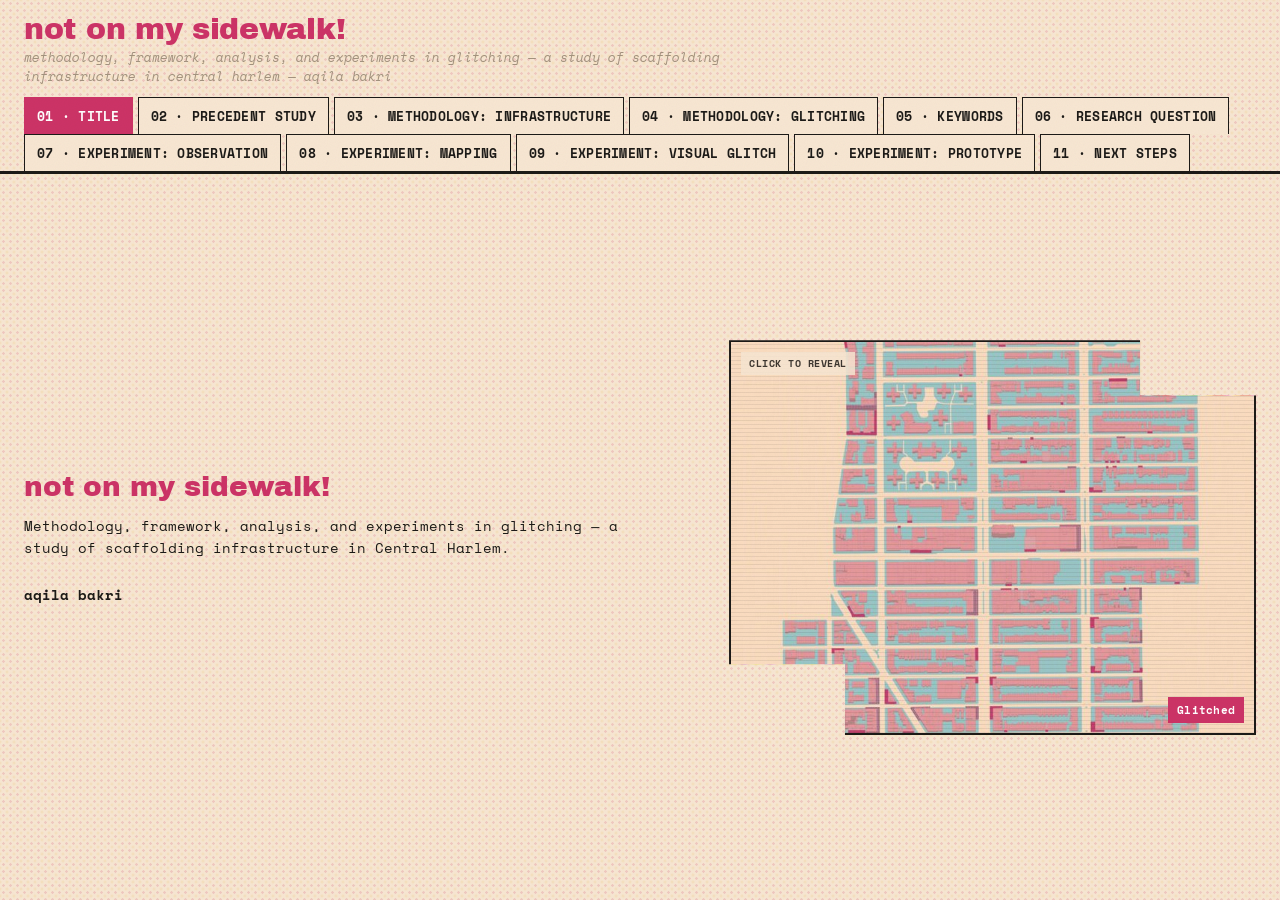
==== commit 3ba118f3: "update" ====
--- a/index.html
+++ b/index.html
@@ -46,8 +46,8 @@
           <p class="panel-lead">aqila bakri</p>
         </div>
         <div class="glitch-image glitch-image--small" id="glitch-toggle" role="button" tabindex="0" aria-pressed="false" aria-label="Toggle between glitched and clean image">
-          <img class="glitch-layer glitch-layer--clean" src="assets/glitch-result.jpg" alt="Clean architectural illustration of a village street with an Internet Cafe sign">
-          <img class="glitch-layer glitch-layer--glitch" src="assets/glitch.jpg" alt="RGB-glitched version of the same village street illustration">
+          <img class="glitch-layer glitch-layer--clean" src="assets/experiment-glitch-days-2057.jpg" alt="Halftone glitch pattern repeating the text 2057 days">
+          <img class="glitch-layer glitch-layer--glitch" src="assets/experiment-glitch-poster.jpg" alt="Glitched halftone poster titled Not On My Sidewalk mapping scaffolding across Central Harlem">
           <span class="glitch-scanlines" aria-hidden="true"></span>
           <span class="glitch-tag">Glitched</span>
           <span class="glitch-hint">click to reveal</span>
@@ -107,8 +107,8 @@
           <p class="quote-card">"QueerOS thereby embraces uncertainty. It welcomes crashes."</p>
         </div>
         <div class="trio-col">
-          <div class="img-frame img-frame--cover-small img-frame--fit"><img src="assets/methodology-half-earth-socialism.jpg" alt="Book cover: Half-Earth Socialism by Troy Vettese and Drew Pendergrass"></div>
-          <p class="quote-card">"Planning that combines decentralized control within a total plan."</p>
+          <div class="img-frame img-frame--cover-small img-frame--fit"><img src="assets/race-after-technology.jpg" alt="Book cover: Race After Technology by Ruha Benjamin"></div>
+          <p class="quote-card">"Perhaps in that case glitches are not spurious, but rather a kind of signal of how the system operates. Not an aberration but a form of evidence, illuminating underlying flaws in a corrupted system."</p>
         </div>
       </div>
     </section>
@@ -147,11 +147,13 @@
     <!-- 08 — EXPERIMENT: MAPPING -->
     <section id="experiment-mapping" class="tab-panel" role="tabpanel">
       <h2 class="panel-heading">experiment — mapping</h2>
-      <div class="split split--mapping">
+      <div class="stack stack--mapping-detail">
         <p class="panel-copy panel-copy--tight">The mapping exercises revealed that Central Harlem is one of the community districts with both the highest average scaffolding age and one of the largest concentrations of scaffolding in the city.</p>
         <div class="img-stack img-stack--row">
           <div class="img-frame img-frame--fit"><img src="assets/experiment-mapping-age.jpg" alt="Choropleth map of New York City showing average sidewalk shed age by community district"></div>
           <div class="img-frame img-frame--fit"><img src="assets/experiment-mapping-concentration.jpg" alt="Choropleth map of New York City showing sidewalk shed concentration by community district"></div>
+          <div class="img-frame img-frame--fit"><img src="assets/experiment-mapping-age-detail.jpg" alt="Detailed tax-lot map of Central Harlem showing sidewalk shed age in days per lot"></div>
+          <div class="img-frame img-frame--fit"><img src="assets/experiment-mapping-zoning.jpg" alt="Detailed tax-lot map of Central Harlem showing active sidewalk sheds by zoning type"></div>
         </div>
       </div>
     </section>
@@ -172,22 +174,30 @@
 
     <!-- 10 — EXPERIMENT: ALTERNATIVE PROTOTYPE -->
     <section id="experiment-prototype" class="tab-panel" role="tabpanel">
-      <div class="statement-wrap">
-        <h2 class="panel-heading">experiment — alternative prototype</h2>
-        <p class="statement-text statement-text--muted">(material gesture incoming)</p>
+      <h2 class="panel-heading">experiment — alternative prototype</h2>
+      <div class="stack stack--observation">
+        <div class="img-frame img-frame--wide img-frame--fit"><img src="assets/experiment-prototype-gesture.jpg" alt="Three RGB-glitched elevation sketches of scaffolding sheds occupied by seated, sheltering, and reaching figures"></div>
+        <p class="panel-copy panel-copy--tight">Spatial and social glitch as an approach to an alternative prototype.</p>
       </div>
     </section>
 
     <!-- 11 — NEXT STEPS -->
     <section id="next-steps" class="tab-panel" role="tabpanel">
       <h2 class="panel-heading">next steps</h2>
-      <div class="ref-grid ref-grid--six">
-        <div class="ref-slot ref-slot--filled"><img src="assets/nextsteps-thesis-plan-1.jpg" alt="Aerial illustration of a housing block with a pool, part of an earlier thesis drawing"></div>
-        <div class="ref-slot ref-slot--filled"><img src="assets/nextsteps-glitch-cityscape.jpg" alt="RGB-glitched cityscape illustration"></div>
-        <div class="ref-slot ref-slot--filled ref-slot--contain"><img src="assets/nextsteps-thesis-plan-2.jpg" alt="Full site plan combining housing, courts, and a mall complex"></div>
-        <div class="ref-slot ref-slot--filled"><img src="assets/nextsteps-hacking-toolkit.jpg" alt="Line-drawing sheet titled Hacking Toolkit with ten small architectural sketches"></div>
-        <div class="ref-slot ref-slot--filled"><img src="assets/nextsteps-mall-thamrin-city.jpg" alt="Aerial illustration labeled Mall Thamrin City"></div>
-        <div class="ref-slot ref-slot--filled"><img src="assets/nextsteps-internet-cafe-block.jpg" alt="Aerial illustration of a street block including an Internet Cafe"></div>
+      <div class="stack next-steps-stack">
+        <p class="panel-lead panel-lead--top">Infrastructure and urban glitches in Jakarta as a starting point of interest.</p>
+        <div class="featured-row">
+          <div class="ref-slot ref-slot--filled ref-slot--featured"><img src="assets/nextsteps-jakarta-street.jpg" alt="Aerial photo of Thamrin City mall in Jakarta surrounded by dense housing and skyscrapers in the haze"></div>
+          <div class="ref-slot ref-slot--filled ref-slot--featured"><img src="assets/nextsteps-jakarta-aerial.jpg" alt="Aerial photo of a gated housing complex with a tennis court and pool beside dense informal housing in Jakarta"></div>
+        </div>
+        <div class="ref-grid ref-grid--six">
+          <div class="ref-slot ref-slot--filled"><img src="assets/nextsteps-thesis-plan-1.jpg" alt="Aerial illustration of a housing block with a pool, part of an earlier thesis drawing"></div>
+          <div class="ref-slot ref-slot--filled"><img src="assets/nextsteps-glitch-cityscape.jpg" alt="RGB-glitched cityscape illustration"></div>
+          <div class="ref-slot ref-slot--filled ref-slot--contain"><img src="assets/nextsteps-thesis-plan-2.jpg" alt="Full site plan combining housing, courts, and a mall complex"></div>
+          <div class="ref-slot ref-slot--filled"><img src="assets/nextsteps-hacking-toolkit.jpg" alt="Line-drawing sheet titled Hacking Toolkit with ten small architectural sketches"></div>
+          <div class="ref-slot ref-slot--filled"><img src="assets/nextsteps-mall-thamrin-city.jpg" alt="Aerial illustration labeled Mall Thamrin City"></div>
+          <div class="ref-slot ref-slot--filled"><img src="assets/nextsteps-internet-cafe-block.jpg" alt="Aerial illustration of a street block including an Internet Cafe"></div>
+        </div>
       </div>
     </section>
 
--- a/style.css
+++ b/style.css
@@ -71,7 +71,7 @@
 }
 
 .deck-subtitle {
-  font-size: 11px;
+  font-size: 12.5px;
   line-height: 1.5;
   color: var(--grey);
   font-style: italic;
@@ -92,7 +92,7 @@
 .tab-btn {
   font-family: 'Space Mono', monospace;
   font-weight: 700;
-  font-size: 10.5px;
+  font-size: 13px;
   text-transform: uppercase;
   letter-spacing: 0.02em;
   background: var(--paper);
@@ -100,7 +100,7 @@
   border: 1px solid var(--ink);
   border-bottom: none;
   margin: 0 5px 0 0;
-  padding: 7px 10px;
+  padding: 8px 12px;
   cursor: pointer;
   transition: background-color 0.15s ease, color 0.15s ease;
   white-space: nowrap;
@@ -160,7 +160,7 @@
   font-family: 'Archivo Black', sans-serif;
   font-weight: 400;
   text-transform: lowercase;
-  font-size: clamp(18px, 2.4vw, 26px);
+  font-size: clamp(20px, 2.6vw, 28px);
   margin: 0 0 12px;
   color: var(--pink);
   line-height: 1.15;
@@ -172,8 +172,8 @@
 }
 
 .panel-copy {
-  font-size: 12.5px;
-  line-height: 1.6;
+  font-size: 13.5px;
+  line-height: 1.65;
   color: var(--ink);
   max-width: 70ch;
   margin: 0 0 14px;
@@ -189,7 +189,7 @@
 
 .panel-lead {
   font-weight: 700;
-  font-size: 13px;
+  font-size: 14px;
   color: var(--ink);
   margin: 10px 0 0;
 }
@@ -364,10 +364,10 @@
 
 .quote-card {
   border: 1px dashed var(--ink);
-  padding: 9px 11px;
+  padding: 10px 12px;
   margin: 0;
-  font-size: 11px;
-  line-height: 1.45;
+  font-size: 12.5px;
+  line-height: 1.5;
   font-style: italic;
   color: var(--ink);
 }
@@ -411,6 +411,13 @@
   min-height: 0;
 }
 
+.stack--observation .panel-copy {
+  text-align: center;
+  max-width: 70ch;
+  margin-left: auto;
+  margin-right: auto;
+}
+
 /* ---------- keywords ---------- */
 
 .tag-row {
@@ -431,8 +438,8 @@
 
 .tag-chip {
   border: 1px solid var(--ink);
-  padding: 6px 14px;
-  font-size: 12px;
+  padding: 7px 15px;
+  font-size: 13px;
   text-transform: uppercase;
   letter-spacing: 0.03em;
 }
@@ -449,6 +456,28 @@
   min-height: 0;
   grid-template-columns: repeat(3, 1fr);
   grid-template-rows: repeat(2, 1fr);
+}
+
+.next-steps-stack .panel-lead--top {
+  flex: 0 0 auto;
+  margin: 0;
+}
+
+.next-steps-stack .featured-row {
+  display: flex;
+  gap: 12px;
+  flex: 1.5 1 0;
+  min-height: 0;
+}
+
+.next-steps-stack .ref-grid--six {
+  flex: 1 1 0;
+}
+
+.ref-slot--featured {
+  flex: 1 1 0;
+  min-height: 0;
+  aspect-ratio: auto;
 }
 
 .ref-slot {
@@ -609,4 +638,8 @@
   .img-stack--row {
     flex-direction: column;
   }
-}
+
+  .featured-row {
+    flex-direction: column;
+  }
+}
